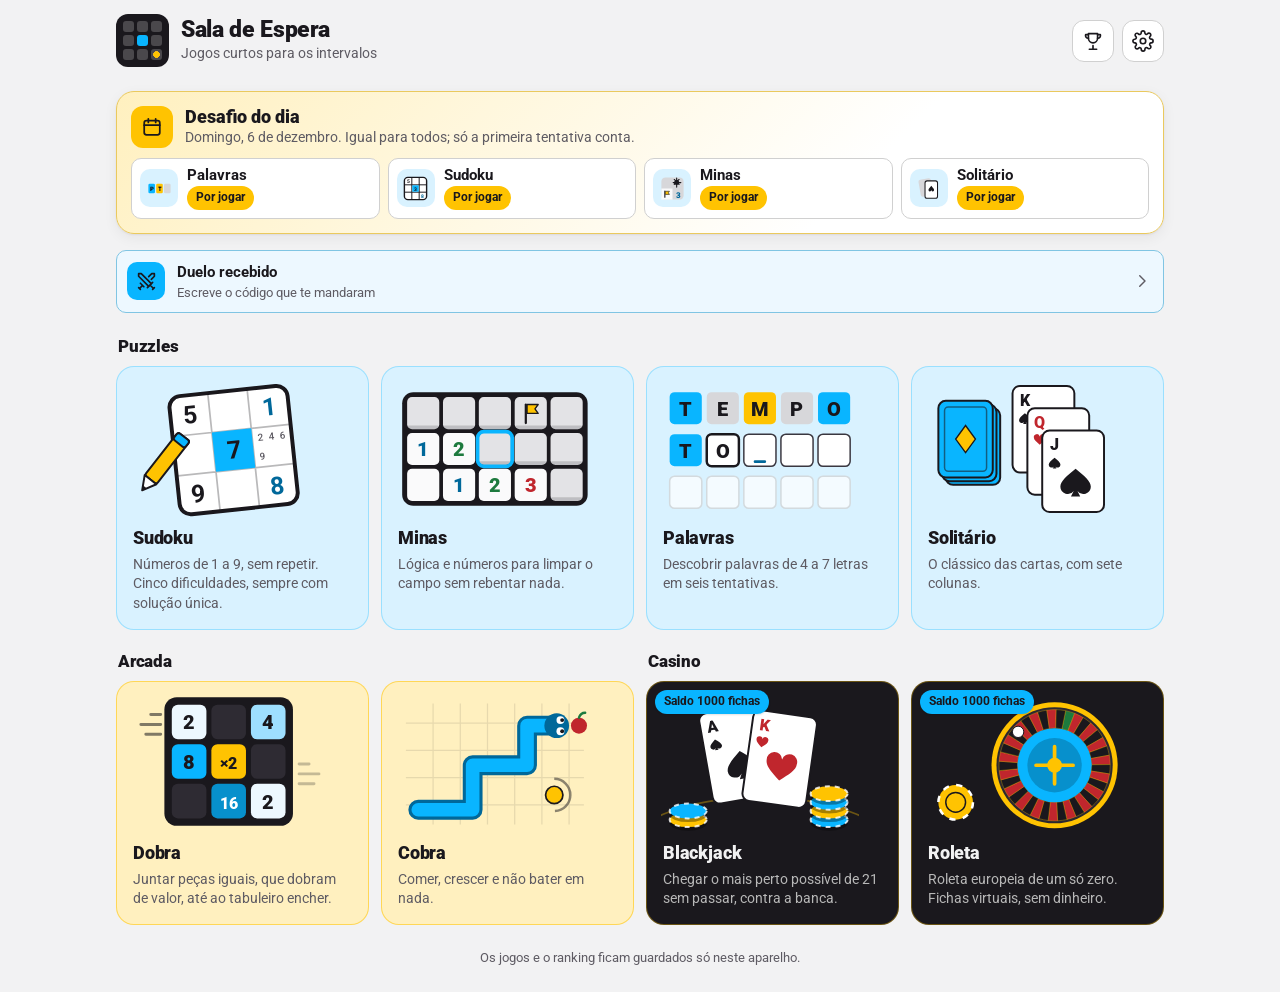
==== index.html @ 660d9bec "Palavras com 4 a 7 letras - Jogo livre com o tamanho à escolha (4, 5, 6 ou 7 letras), cada um com jo" ====
<!doctype html>
<html lang="pt-PT">
<head>
<meta charset="utf-8">
<meta name="viewport" content="width=device-width,initial-scale=1,viewport-fit=cover">
<meta name="theme-color" content="#F2F2F3">
<meta name="color-scheme" content="light dark">
<meta name="apple-mobile-web-app-capable" content="yes">
<meta name="mobile-web-app-capable" content="yes">
<meta name="apple-mobile-web-app-status-bar-style" content="black-translucent">
<meta name="apple-mobile-web-app-title" content="Sala de Espera">
<meta name="description" content="Sudoku, Minas, Palavras, Solitário, Dobra, Cobra, Blackjack e Roleta para os intervalos, com desafio do dia, duelos por link, estatísticas e ranking local.">
<link rel="manifest" href="manifest.webmanifest">
<link rel="apple-touch-icon" href="apple-touch-icon.png">
<link rel="icon" type="image/png" href="icon-192.png">
<title>Sala de Espera</title>
<link rel="preload" href="fonts/roboto-400.woff2" as="font" type="font/woff2" crossorigin>
<link rel="stylesheet" href="css/base.css">
<script>
/* Aplica o tema antes de desenhar, para não piscar. */
(function(){try{var s=JSON.parse(localStorage.getItem("sde:settings")||"{}");if(s.theme==="light"||s.theme==="dark")document.documentElement.dataset.theme=s.theme;var r=s.anim==="always"||(s.anim!=="reduced"&&!matchMedia("(prefers-reduced-motion: reduce)").matches);if(r)document.documentElement.classList.add("anim")}catch(e){}})();
</script>
</head>
<body>

<div id="app">

  <!-- Menu de entrada -->
  <main class="view menu" id="v-menu">
    <header class="menu-head">
      <div class="brand">
        <span class="brand-mark" aria-hidden="true"><i></i><i></i><i></i><i></i><i class="on"></i><i></i><i></i><i></i><i class="dot"></i></span>
        <div>
          <h1>Sala de Espera</h1>
          <p class="sub">Jogos curtos para os intervalos</p>
        </div>
      </div>
      <div class="head-actions">
        <button class="icon-btn" id="m-rank" aria-label="Ranking e estatísticas"><svg viewBox="0 0 24 24"><path d="M8 21h8M12 17v4M7 4h10v5a5 5 0 0 1-10 0z"/><path d="M17 5h3a3 3 0 0 1-3 4M7 5H4a3 3 0 0 0 3 4"/></svg></button>
        <button class="icon-btn" id="m-settings" aria-label="Definições"><svg viewBox="0 0 24 24"><circle cx="12" cy="12" r="3"/><path d="M19.4 15a1.7 1.7 0 0 0 .3 1.8l.1.1a2 2 0 1 1-2.8 2.8l-.1-.1a1.7 1.7 0 0 0-1.8-.3 1.7 1.7 0 0 0-1 1.5V21a2 2 0 1 1-4 0v-.1a1.7 1.7 0 0 0-1.1-1.5 1.7 1.7 0 0 0-1.8.3l-.1.1a2 2 0 1 1-2.8-2.8l.1-.1a1.7 1.7 0 0 0 .3-1.8 1.7 1.7 0 0 0-1.5-1H3a2 2 0 1 1 0-4h.1a1.7 1.7 0 0 0 1.5-1.1 1.7 1.7 0 0 0-.3-1.8l-.1-.1a2 2 0 1 1 2.8-2.8l.1.1a1.7 1.7 0 0 0 1.8.3H9a1.7 1.7 0 0 0 1-1.5V3a2 2 0 1 1 4 0v.1a1.7 1.7 0 0 0 1 1.5 1.7 1.7 0 0 0 1.8-.3l.1-.1a2 2 0 1 1 2.8 2.8l-.1.1a1.7 1.7 0 0 0-.3 1.8V9a1.7 1.7 0 0 0 1.5 1H21a2 2 0 1 1 0 4h-.1a1.7 1.7 0 0 0-1.5 1z"/></svg></button>
      </div>
    </header>
    <section class="daily" id="m-daily" aria-label="Desafio do dia" hidden></section>
    <button class="duel-in-btn" id="m-duel-in" type="button"><span class="ico" aria-hidden="true"><svg viewBox="0 0 24 24"><path d="M14.5 17.5L3 6V3h3l11.5 11.5"/><path d="M13 19l6-6M16 16l4 4M19 21l2-2"/><path d="M14.5 6.5L18 3h3v3l-3.5 3.5"/><path d="M5 14l4 4M7 17l-3 3M3 19l2 2"/></svg></span><span class="txt"><b>Duelo recebido</b><small>Escreve o código que te mandaram</small></span><svg class="chev" viewBox="0 0 24 24" aria-hidden="true"><path d="M9 5l7 7-7 7"/></svg></button>
    <div class="mn-shelves" id="m-cards"></div>
    <footer class="menu-foot">Os jogos e o ranking ficam guardados só neste aparelho.</footer>
  </main>

  <!-- Ecrã de jogo (estrutura comum a todos os jogos) -->
  <main class="view game" id="v-game" hidden>
    <header class="topbar">
      <button class="icon-btn" id="g-back" aria-label="Voltar ao menu"><svg viewBox="0 0 24 24"><path d="M15 5l-7 7 7 7"/></svg></button>
      <h2 id="g-title">Jogo</h2>
      <button class="icon-btn" id="g-help" aria-label="Como jogar"><svg viewBox="0 0 24 24"><circle cx="12" cy="12" r="9"/><path d="M9.6 9.3a2.5 2.5 0 0 1 4.8.9c0 1.7-2.4 2.2-2.4 3.6"/><circle cx="12" cy="17" r=".6" fill="currentColor"/></svg></button>
      <button class="icon-btn" id="g-rank" aria-label="Ranking e estatísticas deste jogo"><svg viewBox="0 0 24 24"><path d="M8 21h8M12 17v4M7 4h10v5a5 5 0 0 1-10 0z"/><path d="M17 5h3a3 3 0 0 1-3 4M7 5H4a3 3 0 0 0 3 4"/></svg></button>
    </header>
    <div class="game-body">
      <div class="stats" id="g-stats"></div>
      <div class="board-area" id="g-board"></div>
      <div class="controls" id="g-controls"></div>
    </div>
  </main>

</div>

<!-- Janela modal partilhada (ajuda, ranking, definições, resultados) -->
<dialog id="modal" aria-labelledby="modal-title">
  <div class="modal-card">
    <header class="modal-head">
      <h3 id="modal-title"></h3>
      <button class="icon-btn" data-close aria-label="Fechar"><svg viewBox="0 0 24 24"><path d="M6 6l12 12M18 6L6 18"/></svg></button>
    </header>
    <div class="modal-body" id="modal-body"></div>
    <footer class="modal-foot" id="modal-foot"></footer>
  </div>
</dialog>

<div class="toast" id="toast" role="status" aria-live="polite"></div>
<canvas id="fx" aria-hidden="true"></canvas>

<script src="js/core.js"></script>
<script src="js/games/sudoku.js"></script>
<script src="js/games/minas.js"></script>
<script src="js/games/dobra.js"></script>
<script src="js/data/validas.js"></script>
<script src="js/data/solucoes.js"></script>
<script src="js/data/validas-4.js"></script>
<script src="js/data/solucoes-4.js"></script>
<script src="js/data/validas-6.js"></script>
<script src="js/data/solucoes-6.js"></script>
<script src="js/data/validas-7.js"></script>
<script src="js/data/solucoes-7.js"></script>
<script src="js/games/palavras.js"></script>
<script src="js/games/solitario.js"></script>
<script src="js/games/cobra.js"></script>
<script src="js/games/casino.js"></script>
<script src="js/games/blackjack.js"></script>
<script src="js/games/roleta.js"></script>
<script src="js/menu-art.js"></script>
<script src="js/app.js"></script>
</body>
</html>
---- css/base.css ----
/* Sala de Espera — base comum: tema, componentes e estrutura dos ecrãs. */

/* Roboto servido pelo próprio site (SIL OFL 1.1, licencas/OFL-1.1-Roboto.txt): nada é pedido à Google. */
@font-face{font-family:"Roboto";font-style:normal;font-weight:400;font-display:swap;src:url(../fonts/roboto-400.woff2) format("woff2")}
@font-face{font-family:"Roboto";font-style:normal;font-weight:500;font-display:swap;src:url(../fonts/roboto-500.woff2) format("woff2")}
@font-face{font-family:"Roboto";font-style:normal;font-weight:700;font-display:swap;src:url(../fonts/roboto-700.woff2) format("woff2")}
@font-face{font-family:"Roboto";font-style:normal;font-weight:900;font-display:swap;src:url(../fonts/roboto-900.woff2) format("woff2")}

/* ---------- Tema ---------- */
:root{
  --blue:#09B5FF;        /* preenchimento: botões e destaques */
  --yellow:#FFC301;      /* preenchimento: destaques e vitórias */
  --on-accent:#1A181D;   /* texto por cima do azul e do amarelo */

  --bg:#F2F2F3; --surface:#FFFFFF; --surface-2:#F6F6F7; --sunken:#E6E6E8;
  --ink:#1A181D; --muted:#5E5B63; --line:#D0D0D0; --line-strong:#3A3740;
  --blue-ink:#00689A;    /* azul fechado, para texto sobre claro */
  --blue-soft:#D9F2FF; --blue-softer:#EDF8FF; --yellow-soft:#FFF0BF;
  --bad:#C0262D; --bad-soft:#FCE1E1; --good:#1D7A3E;
  --cover:#D7D7DA; --cover-hi:#E3E3E6; --open:#FAFAFB;
  --n1:#00689A; --n2:#1D7A3E; --n3:#C0262D; --n4:#3B3FA0; --n5:#8A4A00; --n6:#00706B; --n7:#1A181D; --n8:#6B6870;
  --shadow:0 1px 2px rgba(26,24,29,.06),0 4px 14px rgba(26,24,29,.06);
  --font:"Roboto",system-ui,-apple-system,"Segoe UI",sans-serif;
  --r:14px; --r-sm:10px;
  color-scheme:light;
}
@media (prefers-color-scheme:dark){:root:not([data-theme="light"]){
  --bg:#1A181D; --surface:#242128; --surface-2:#2C2931; --sunken:#151318;
  --ink:#F1F1F2; --muted:#B8B8B8; --line:#3A3640; --line-strong:#9A96A0;
  --blue-ink:#4DCBFF; --blue-soft:#0C3B53; --blue-softer:#132A38; --yellow-soft:#4A3A08;
  --bad:#FF7B73; --bad-soft:#4A2225; --good:#6BD08F;
  --cover:#4A4552; --cover-hi:#58525F; --open:#1F1C23;
  --n1:#4DCBFF; --n2:#6BD08F; --n3:#FF7B73; --n4:#A9AEFF; --n5:#FFB86B; --n6:#5FE0D6; --n7:#F1F1F2; --n8:#B8B8B8;
  --shadow:0 1px 2px rgba(0,0,0,.3),0 6px 18px rgba(0,0,0,.25);
  color-scheme:dark;
}}
:root[data-theme="dark"]{
  --bg:#1A181D; --surface:#242128; --surface-2:#2C2931; --sunken:#151318;
  --ink:#F1F1F2; --muted:#B8B8B8; --line:#3A3640; --line-strong:#9A96A0;
  --blue-ink:#4DCBFF; --blue-soft:#0C3B53; --blue-softer:#132A38; --yellow-soft:#4A3A08;
  --bad:#FF7B73; --bad-soft:#4A2225; --good:#6BD08F;
  --cover:#4A4552; --cover-hi:#58525F; --open:#1F1C23;
  --n1:#4DCBFF; --n2:#6BD08F; --n3:#FF7B73; --n4:#A9AEFF; --n5:#FFB86B; --n6:#5FE0D6; --n7:#F1F1F2; --n8:#B8B8B8;
  --shadow:0 1px 2px rgba(0,0,0,.3),0 6px 18px rgba(0,0,0,.25);
  color-scheme:dark;
}

/* ---------- Base ---------- */
*,*::before,*::after{box-sizing:border-box}
/* manipulation em toda a página: sem zoom ao tocar duas vezes (qualquer jogo, menu ou janela); arrastar e o zoom com dois dedos continuam. */
html{-webkit-text-size-adjust:100%;background:var(--bg);touch-action:manipulation}
/* Nada pode alargar a página (as cartas entram de fora do ecrã): sem isto, o telemóvel afasta o zoom. */
html,body{overflow-x:hidden;overflow-x:clip}
body{margin:0;background:var(--bg);color:var(--ink);font:400 15px/1.45 var(--font);-webkit-tap-highlight-color:transparent;min-height:100dvh}
[hidden]{display:none!important}
button,input,select{font:inherit;color:inherit}
button{cursor:pointer}
:focus-visible{outline:2px solid var(--blue);outline-offset:2px}
h1,h2,h3{margin:0;line-height:1.15}
.sr{position:absolute;width:1px;height:1px;overflow:hidden;clip:rect(0 0 0 0);white-space:nowrap}

#app{
  max-width:1080px;margin:0 auto;
  padding:calc(env(safe-area-inset-top,0px) + 14px) max(16px,env(safe-area-inset-right,0px)) calc(env(safe-area-inset-bottom,0px) + 24px) max(16px,env(safe-area-inset-left,0px));
}

/* ---------- Botões ---------- */
.icon-btn{display:inline-grid;place-items:center;width:42px;height:42px;flex:none;border-radius:12px;border:1px solid var(--line);background:var(--surface);color:var(--ink);padding:0}
.icon-btn svg{width:22px;height:22px;fill:none;stroke:currentColor;stroke-width:1.8;stroke-linecap:round;stroke-linejoin:round}
.icon-btn:hover{border-color:var(--line-strong)}
.btn{display:inline-flex;align-items:center;justify-content:center;gap:8px;min-height:42px;padding:0 16px;border-radius:12px;border:1px solid var(--line);background:var(--surface);color:var(--ink);font-weight:500;font-size:.95rem;white-space:nowrap}
.btn svg{width:18px;height:18px;fill:none;stroke:currentColor;stroke-width:1.9;stroke-linecap:round;stroke-linejoin:round;flex:none}
.btn:hover{border-color:var(--line-strong)}
.btn:disabled{opacity:.4;cursor:default}
.btn.primary{background:var(--blue);border-color:var(--blue);color:var(--on-accent);font-weight:700}
.btn.primary:hover{filter:brightness(1.05)}
.btn.on{background:var(--yellow);border-color:var(--yellow);color:var(--on-accent);font-weight:700}
.btn.ghost{background:transparent}
.btn.block{width:100%}
@media (hover:none){.btn:hover,.icon-btn:hover{border-color:var(--line)}.btn.primary:hover{filter:none}}
:root.anim .btn,:root.anim .icon-btn{transition:transform .12s ease,border-color .12s,background-color .15s}
:root.anim .btn:active:not(:disabled),:root.anim .icon-btn:active{transform:scale(.96)}

/* Seletor segmentado (dificuldade, tema) */
.seg{display:flex;padding:3px;gap:2px;background:var(--sunken);border-radius:12px;border:1px solid var(--line)}
.seg button{flex:1;border:0;background:none;padding:8px 10px;border-radius:9px;font-weight:500;font-size:.88rem;color:var(--muted);white-space:nowrap}
.seg button[aria-pressed="true"]{background:var(--surface);color:var(--ink);font-weight:700;box-shadow:var(--shadow)}

/* Interruptor */
.switch{position:relative;width:48px;height:28px;flex:none;border-radius:999px;border:0;background:var(--cover);padding:0}
.switch::after{content:"";position:absolute;top:3px;left:3px;width:22px;height:22px;border-radius:50%;background:var(--surface);box-shadow:0 1px 3px rgba(0,0,0,.25);transition:transform .15s}
.switch[aria-checked="true"]{background:var(--blue)}
.switch[aria-checked="true"]::after{transform:translateX(20px);background:#fff}

/* ---------- Menu ---------- */
.menu{display:flex;flex-direction:column;gap:18px}
@media (min-width:900px){.menu{gap:24px}}
.menu-head{display:flex;align-items:center;justify-content:space-between;gap:12px}
.brand{display:flex;align-items:center;gap:12px;min-width:0}
.brand h1{font-size:1.45rem;font-weight:900;letter-spacing:-.015em}
.brand .sub{margin:2px 0 0;color:var(--muted);font-size:.9rem}
.brand-mark{display:grid;grid-template-columns:repeat(3,11px);gap:3px;padding:7px;border-radius:12px;background:var(--ink);flex:none}
.brand-mark i{width:11px;height:11px;border-radius:3px;background:color-mix(in srgb,var(--bg) 22%,var(--ink))}
.brand-mark i.on{background:var(--blue)}
.brand-mark i.dot{background:radial-gradient(circle,var(--yellow) 0 40%,color-mix(in srgb,var(--bg) 22%,var(--ink)) 45%)}
.head-actions{display:flex;gap:8px}

.chip{display:inline-flex;align-items:center;gap:4px;padding:3px 9px;border-radius:999px;font-size:.75rem;font-weight:700;background:var(--sunken);color:var(--muted)}
.chip.blue{background:var(--blue);color:var(--on-accent)}
.chip.yellow{background:var(--yellow);color:var(--on-accent)}
/* Secções e cartões quadrados (prefixo mn-, para não chocar com as classes dos jogos) */
.mn-shelves{display:grid;gap:18px}
.mn-shelf-title{font-size:1.05rem;font-weight:900;letter-spacing:-.01em;margin:0 0 10px 2px}
.mn-tiles{display:grid;grid-template-columns:repeat(2,minmax(0,1fr));gap:10px}
.mn-tile{
  --t-bg:var(--blue-soft); --t-ink:var(--ink); --t-sub:var(--muted); --t-edge:color-mix(in srgb,var(--blue) 30%,transparent);
  position:relative;display:flex;flex-direction:column;aspect-ratio:1;min-width:0;padding:0;overflow:hidden;text-align:left;
  border-radius:18px;border:1px solid var(--t-edge);background:var(--t-bg);color:var(--t-ink)
}
.mn-arc{--t-bg:var(--yellow-soft);--t-edge:color-mix(in srgb,var(--yellow) 55%,transparent)}
.mn-cas{--t-bg:#1A181D;--t-ink:#F1F1F2;--t-sub:#B8B8B8;--t-edge:color-mix(in srgb,#FFC301 35%,transparent)}
.mn-out{--t-bg:var(--surface);--t-edge:var(--line)}
.mn-art{flex:1;min-height:0;display:grid;place-items:center;padding:10px 8px 0}
.mn-art svg{width:100%;height:100%;display:block}
.mn-small svg{width:56px;height:56px}
.mn-txt{display:block;padding:4px 12px 11px}
.mn-txt b{display:block;font-size:1.06rem;font-weight:900;letter-spacing:-.01em;white-space:nowrap;overflow:hidden;text-overflow:ellipsis}
.mn-desc{display:none}
.mn-chip{position:absolute;top:8px;left:8px;max-width:calc(100% - 16px);white-space:nowrap;overflow:hidden;text-overflow:ellipsis;box-shadow:0 1px 2px rgba(0,0,0,.12)}
.mn-chip:not(.blue):not(.yellow){background:var(--surface);color:var(--ink)}
.mn-tile:not(:disabled):hover{border-color:var(--blue)}
.mn-tile:focus-visible{outline:3px solid var(--blue);outline-offset:2px}
.mn-tile:disabled{cursor:default;filter:grayscale(1);opacity:.6}
:root.anim .mn-tile{transition:transform .12s ease,border-color .12s}
:root.anim .mn-tile:active:not(:disabled){transform:scale(.97)}
@media (hover:none){.mn-tile:not(:disabled):hover{border-color:var(--t-edge)}}
@media (prefers-color-scheme:dark){:root:not([data-theme="light"]) .mn-cas{--t-bg:#100F12}}
:root[data-theme="dark"] .mn-cas{--t-bg:#100F12}
/* A partir de 600 px: 4 por linha, com a Arcada e o Casino lado a lado */
@media (min-width:600px){
  .mn-tiles{grid-template-columns:repeat(4,minmax(0,1fr))}
  .mn-shelves{grid-template-columns:1fr 1fr;column-gap:10px}
  .mn-shelf-puz,.mn-shelf-out{grid-column:1/-1}
  .mn-shelf-arc .mn-tiles,.mn-shelf-cas .mn-tiles{grid-template-columns:repeat(2,minmax(0,1fr))}
}
/* No PC: descrição por baixo do nome */
@media (min-width:900px){
  .mn-shelves{column-gap:12px;row-gap:22px}
  .mn-tiles{gap:12px}
  .mn-tile{aspect-ratio:auto}
  .mn-art{flex:none;height:150px;padding:14px 14px 0}
  .mn-txt{padding:8px 16px 16px}
  .mn-txt b{font-size:1.15rem}
  .mn-desc{display:block;margin-top:3px;color:var(--t-sub);font-size:.86rem;line-height:1.4}
}
.menu-foot{color:var(--muted);font-size:.8rem;text-align:center}

/* ---------- Ecrã de jogo ---------- */
.game{display:flex;flex-direction:column;gap:14px}
.topbar{display:flex;align-items:center;gap:8px}
.topbar h2{flex:1;font-size:1.25rem;font-weight:900;letter-spacing:-.01em;min-width:0;white-space:nowrap;overflow:hidden;text-overflow:ellipsis}
.game-body{display:grid;gap:14px;grid-template-areas:"stats" "board" "controls";grid-template-columns:minmax(0,1fr)}
.stats{grid-area:stats;display:grid;grid-template-columns:repeat(auto-fit,minmax(70px,1fr));gap:8px}
.board-area{grid-area:board;min-width:0;display:flex;flex-direction:column;gap:12px;align-items:center}
.controls{grid-area:controls;display:flex;flex-direction:column;gap:10px}
.stat{background:var(--surface);border:1px solid var(--line);border-radius:var(--r-sm);padding:7px 10px;min-width:0}
.stat small{display:block;font-size:.68rem;font-weight:700;letter-spacing:.07em;text-transform:uppercase;color:var(--muted)}
.stat b{display:block;font-size:1.1rem;font-weight:700;font-variant-numeric:tabular-nums;white-space:nowrap;overflow:hidden;text-overflow:ellipsis}
.stat.hl{background:var(--blue-softer);border-color:color-mix(in srgb,var(--blue) 45%,var(--line))}
.row{display:flex;gap:8px;flex-wrap:wrap}
.row>.btn{flex:1}
.hint{margin:0;color:var(--muted);font-size:.8rem;text-align:center}
.msg{min-height:1.5em;font-weight:700;text-align:center;color:var(--blue-ink)}
.msg.bad{color:var(--bad)}
/* Textos só para rato e teclado, ou só para toque */
@media (hover:none) and (pointer:coarse){.for-mouse{display:none!important}}
@media (hover:hover),(pointer:fine){.for-touch{display:none!important}}

@media (min-width:900px){
  .game-body{grid-template-areas:"board stats" "board controls";grid-template-columns:minmax(0,1fr) 320px;grid-template-rows:auto 1fr;column-gap:28px;align-items:start}
  .controls .seg.wrap button{padding:8px 6px;font-size:.84rem}
  .stats{grid-template-columns:1fr 1fr}
  .controls .hint{text-align:left}
}

/* ---------- Modal ---------- */
dialog{border:0;padding:0;background:transparent;color:var(--ink);max-width:min(520px,calc(100vw - 24px));width:100%;max-height:calc(100dvh - 24px)}
dialog::backdrop{background:rgba(10,9,12,.55)}
.modal-card{background:var(--surface);border-radius:18px;border:1px solid var(--line);box-shadow:0 20px 50px rgba(0,0,0,.3);display:flex;flex-direction:column;max-height:calc(100dvh - 24px)}
.modal-head{display:flex;align-items:center;gap:10px;padding:16px 16px 8px 20px}
.modal-head h3{flex:1;font-size:1.2rem;font-weight:900}
.modal-head .icon-btn{border-color:transparent;background:transparent}
.modal-body{padding:4px 20px 12px;overflow:auto}
.modal-foot{display:flex;gap:8px;padding:8px 20px 20px;flex-wrap:wrap}
.modal-foot:empty{display:none}
.modal-foot .btn{flex:1}
:root.anim dialog[open] .modal-card{animation:pop-in .22s cubic-bezier(.2,.9,.3,1.2)}
:root.anim dialog[open]::backdrop{animation:fade .2s}
@keyframes pop-in{from{transform:translateY(12px) scale(.96);opacity:0}}
@keyframes fade{from{opacity:0}}

.help h4{margin:14px 0 6px;font-size:.78rem;letter-spacing:.07em;text-transform:uppercase;color:var(--blue-ink)}
.help h4:first-child{margin-top:4px}
.help p,.help li{color:var(--ink);font-size:.93rem}
.help ul{margin:0;padding-left:18px}
.help li{margin:3px 0}
.help p{margin:0 0 6px}
kbd{display:inline-block;min-width:1.6em;padding:1px 6px;border-radius:6px;border:1px solid var(--line);border-bottom-width:2px;background:var(--surface-2);font:500 .8rem var(--font);text-align:center}

.field{display:flex;align-items:center;justify-content:space-between;gap:12px;padding:12px 0;border-bottom:1px solid var(--line)}
.field:last-child{border-bottom:0}
.field label,.field .lbl{font-weight:500}
.field small{display:block;color:var(--muted);font-size:.8rem;font-weight:400}
.field.col{flex-direction:column;align-items:stretch}
.input{width:100%;min-height:44px;padding:0 12px;border-radius:12px;border:1px solid var(--line);background:var(--surface-2);font-size:1rem}
.input:focus{outline:2px solid var(--blue);outline-offset:0;border-color:transparent}

/* Ranking */
.rank-filters{display:flex;flex-direction:column;gap:8px;margin-bottom:12px}
.seg.wrap{flex-wrap:wrap}
.seg.wrap button{flex:1 1 auto}
.rank{width:100%;border-collapse:collapse;font-variant-numeric:tabular-nums}
.rank th{font-size:.7rem;letter-spacing:.07em;text-transform:uppercase;color:var(--muted);text-align:left;font-weight:700;padding:6px 6px}
.rank td{padding:9px 6px;border-top:1px solid var(--line)}
.rank td.pos{width:2.2em;font-weight:900;color:var(--muted)}
.rank td.pts{font-weight:700;text-align:right}
.rank th.pts{text-align:right}
.rank td.when{color:var(--muted);font-size:.8rem;text-align:right;white-space:nowrap}
.rank tr.me td{background:var(--yellow-soft)}
.rank tr:nth-child(1) td.pos{color:var(--blue-ink)}
.empty{color:var(--muted);text-align:center;padding:24px 0}

/* Resultado */
.result{text-align:center}
.result .big{font-size:3rem;font-weight:900;letter-spacing:-.02em;line-height:1;font-variant-numeric:tabular-nums}
.result .big small{font-size:1rem;font-weight:700;color:var(--muted);margin-left:4px}
.result .badge{display:inline-block;margin-top:10px;padding:5px 12px;border-radius:999px;background:var(--yellow);color:var(--on-accent);font-weight:900}
.breakdown{margin:16px 0 4px;text-align:left;border-top:1px solid var(--line)}
.breakdown div{display:flex;justify-content:space-between;padding:7px 0;border-bottom:1px solid var(--line);font-variant-numeric:tabular-nums}
.breakdown div span:first-child{color:var(--muted)}
.breakdown div.total{font-weight:900;border-bottom:0}

/* ---------- Avisos e efeitos ---------- */
.toast{position:fixed;left:50%;bottom:calc(env(safe-area-inset-bottom,0px) + 20px);transform:translate(-50%,20px);opacity:0;pointer-events:none;background:var(--ink);color:var(--bg);padding:10px 16px;border-radius:12px;font-weight:500;max-width:calc(100vw - 32px);text-align:center;transition:opacity .2s,transform .2s;z-index:50}
.toast.show{opacity:1;transform:translate(-50%,0)}
.update-bar{position:fixed;left:50%;transform:translateX(-50%);bottom:calc(env(safe-area-inset-bottom,0px) + 16px);z-index:55;display:flex;align-items:center;gap:10px;width:max-content;max-width:calc(100vw - 24px);padding:8px 8px 8px 16px;border-radius:14px;background:var(--ink);color:var(--bg);box-shadow:0 10px 30px rgba(0,0,0,.3);font-weight:500}
.update-bar .icon-btn{background:transparent;border-color:transparent;color:var(--bg);width:36px;height:36px}
.update-bar .btn{min-height:38px}
:root.anim .update-bar{animation:bar-in .3s cubic-bezier(.2,.9,.3,1.2)}
@keyframes bar-in{from{transform:translate(-50%,30px);opacity:0}}
#fx{position:fixed;inset:0;width:100%;height:100%;pointer-events:none;z-index:60}

:root.anim .view{animation:view-in .25s ease}
@keyframes view-in{from{opacity:0;transform:translateY(6px)}}
@keyframes shake{10%,90%{transform:translateX(-1px)}20%,80%{transform:translateX(3px)}30%,50%,70%{transform:translateX(-6px)}40%,60%{transform:translateX(6px)}}
.shake{animation:shake .45s}
:root:not(.anim) .shake{animation:none}


/* ===================== Sudoku ===================== */
.sgrid{
  display:grid;grid-template-columns:repeat(9,minmax(0,1fr));grid-template-rows:repeat(9,minmax(0,1fr));
  aspect-ratio:1;width:100%;max-width:min(560px,100%);background:var(--surface);
  border:2.5px solid var(--line-strong);border-radius:10px;overflow:hidden;user-select:none;-webkit-user-select:none;touch-action:manipulation
}
.sc{position:relative;display:flex;align-items:center;justify-content:center;border-right:1px solid var(--line);border-bottom:1px solid var(--line);font-weight:500;font-size:clamp(1.15rem,5.4vw,1.75rem);color:var(--blue-ink);cursor:pointer;font-variant-numeric:tabular-nums}
.sc:nth-child(9n){border-right:0}
.sc:nth-child(9n+3),.sc:nth-child(9n+6){border-right:2px solid var(--line-strong)}
.sc:nth-child(n+19):nth-child(-n+27),.sc:nth-child(n+46):nth-child(-n+54){border-bottom:2px solid var(--line-strong)}
.sc:nth-child(n+73){border-bottom:0}
.sc.given{color:var(--ink);font-weight:700}
.sc.peer{background:var(--blue-softer)}
.sc.same{background:var(--blue-soft)}
.sc.sel{background:var(--blue);color:var(--on-accent)}
.sc.err{color:var(--bad);background:var(--bad-soft)}
.sc.sel.err{background:var(--bad);color:#fff}
.notes{position:absolute;inset:2px;display:grid;grid-template-columns:repeat(3,1fr);grid-template-rows:repeat(3,1fr);font-size:clamp(.5rem,2.1vw,.72rem);font-weight:500;color:var(--muted);text-align:center;align-items:center;line-height:1}
.sc.sel .notes{color:var(--on-accent)}
.notes .m{color:var(--blue-ink);font-weight:900}
.sc.sel .notes .m{color:var(--on-accent)}
/* As animações só existem com a classe .anim na raiz (definições: Automáticas, Sempre ou Reduzidas). */
:root.anim .sc{transition:background-color .12s,color .12s}
:root.anim .sc.pop{animation:pop .25s cubic-bezier(.2,.9,.3,1.4) both;animation-delay:var(--d,0ms)}
:root.anim .sc.err.pop{animation:pop .25s,shake .35s}
:root.anim .sc.wave{animation:wave .7s ease both;animation-delay:var(--d,0ms)}
@keyframes pop{0%{transform:scale(.6)}60%{transform:scale(1.15)}100%{transform:scale(1)}}
@keyframes wave{0%,100%{}35%{background:var(--yellow);color:var(--on-accent)}}

.pad{display:grid;grid-template-columns:repeat(9,minmax(0,1fr));gap:6px;width:100%}
.pad button{position:relative;border:1px solid var(--line);background:var(--surface);border-radius:10px;padding:10px 0 12px;font-size:1.35rem;font-weight:500;color:var(--ink);font-variant-numeric:tabular-nums}
.pad button .left{position:absolute;bottom:2px;left:0;right:0;font-size:.6rem;color:var(--muted);font-weight:500}
.pad button:disabled{opacity:.3;cursor:default}
.pad.notes-on button{color:var(--blue-ink);background:var(--blue-softer);border-color:color-mix(in srgb,var(--blue) 40%,var(--line))}
:root.anim .pad button:active:not(:disabled){transform:scale(.93)}
@media (min-width:900px){
  .controls .pad{grid-template-columns:repeat(3,1fr);gap:8px}
  .controls .pad button{padding:14px 0 16px;font-size:1.5rem}
}
.tools{display:grid;grid-template-columns:repeat(4,minmax(0,1fr));gap:6px}
.tools .btn{flex-direction:column;gap:2px;min-height:56px;padding:6px 4px;font-size:.78rem}
.tools .btn svg{width:22px;height:22px}
@media (min-width:900px){.tools{grid-template-columns:repeat(2,1fr)}}


/* ===================== Minas ===================== */
.mscroll{max-width:100%;overflow:auto;padding:2px;-webkit-overflow-scrolling:touch}
.mgrid{display:grid;gap:2px;width:max-content;margin:0 auto;padding:3px;background:var(--line);border-radius:10px;user-select:none;-webkit-user-select:none;touch-action:manipulation;-webkit-touch-callout:none}
.mc{width:var(--cs,30px);height:var(--cs,30px);display:flex;align-items:center;justify-content:center;background:var(--cover);border-radius:4px;font-weight:900;font-size:calc(var(--cs,30px)*.56);cursor:pointer;line-height:1;font-variant-numeric:tabular-nums;box-shadow:inset 0 -2px 0 rgba(0,0,0,.08)}
.mc:hover{background:var(--cover-hi)}
@media (prefers-color-scheme:dark){:root:not([data-theme="light"]) .mgrid{background:#0E0D10}:root:not([data-theme="light"]) .mc:not(.o){box-shadow:inset 0 1px 0 rgba(255,255,255,.1),inset 0 -2px 0 rgba(0,0,0,.35)}}
:root[data-theme="dark"] .mgrid{background:#0E0D10}
:root[data-theme="dark"] .mc:not(.o){box-shadow:inset 0 1px 0 rgba(255,255,255,.1),inset 0 -2px 0 rgba(0,0,0,.35)}
.mc.o{background:var(--open);cursor:default;box-shadow:none}
.mc.cur{outline:2px solid var(--blue);outline-offset:-2px}
.mc.boom{background:var(--bad)}
.mc.boom svg circle,.mc.boom svg path{fill:#fff;stroke:#fff}
.mc.wrong{background:var(--bad-soft)}
.mc svg{width:64%;height:64%;overflow:visible}
/* Toque longo nas Minas (prefixo mh-): a casa levanta, um anel enche-se à volta e um balão aparece por cima do dedo.
   O anel e o balão mostram o progresso, por isso enchem mesmo com as animações reduzidas. */
.mh-ring,.mh-bub{position:fixed;z-index:58;pointer-events:none;opacity:0;animation:mh-in .1s ease 80ms forwards}
.mh-ring svg{position:absolute;inset:0;width:100%;height:100%;overflow:visible}
.mh-ring rect,.mh-bub .mh-fill{fill:none;stroke:var(--blue);stroke-width:3.5;stroke-linecap:round;stroke-dasharray:100;stroke-dashoffset:100;animation:mh-fill var(--hold,350ms) linear forwards}
.mh-bub{width:64px;height:64px;border-radius:50%;background:var(--surface);box-shadow:0 8px 22px rgba(0,0,0,.28);display:grid;place-items:center}
.mh-bub .mh-prog{position:absolute;inset:0;width:100%;height:100%;transform:rotate(-90deg)}
.mh-bub .mh-track{fill:none;stroke:var(--line);stroke-width:3.5}
.mh-ico{width:32px;height:32px;display:block}
.mh-ico svg{width:100%;height:100%;display:block;overflow:visible}
.mh-bub.done{background:var(--blue-soft);opacity:1;animation:mh-out .26s ease forwards}
.mh-bub.done .mh-fill{stroke-dashoffset:0;animation:none}
@keyframes mh-in{to{opacity:1}}
@keyframes mh-fill{to{stroke-dashoffset:0}}
@keyframes mh-out{0%{opacity:1}60%{opacity:1}100%{opacity:0}}
.mc.mh-lift{position:relative;z-index:2;outline:2px solid var(--blue);outline-offset:-2px}
:root.anim .mc.mh-lift{transform:scale(1.22);box-shadow:0 6px 14px rgba(0,0,0,.3);transition:transform .2s cubic-bezier(.3,1.6,.6,1)}
:root.anim .mh-bub{transform-origin:50% 100%;animation:mh-in .1s ease 80ms forwards,mh-grow .22s cubic-bezier(.3,1.5,.6,1) 80ms both}
:root.anim .mh-bub.done{animation:mh-out .26s ease forwards}
:root.anim .mh-bub.done .mh-ico{animation:mh-pop .26s ease}
:root.anim .mc.mh-pop{position:relative;z-index:2;animation:mh-pop .3s ease}
@keyframes mh-grow{from{transform:scale(.4)}to{transform:scale(1)}}
@keyframes mh-pop{0%{transform:scale(1.3)}55%{transform:scale(.9)}100%{transform:scale(1)}}
:root.anim .mc.o{animation:open-in .22s ease both;animation-delay:var(--d,0ms)}
:root.anim .mc.flagged svg{animation:pop .22s cubic-bezier(.2,.9,.3,1.4)}
:root.anim .mc.mine-show{animation:pop .3s ease both;animation-delay:var(--d,0ms)}
:root.anim .mc.boom{animation:boom .5s ease}
@keyframes open-in{from{transform:scale(.7);opacity:.2}}
@keyframes boom{0%{transform:scale(1);box-shadow:0 0 0 0 var(--bad)}40%{transform:scale(1.35)}100%{transform:scale(1);box-shadow:0 0 0 18px transparent}}
.minas-mode{display:grid;grid-template-columns:1fr 1fr;gap:6px}
.mscroll.zoomed{width:100%;overscroll-behavior:contain;border-radius:12px;background:var(--line)}
.mscroll.zoomed .mgrid{margin:0}
@media (min-width:900px){
  .game-body.wide-board{grid-template-areas:"board board" "stats controls";grid-template-columns:minmax(0,1fr) minmax(0,1fr);grid-template-rows:auto auto;row-gap:16px}
  .game-body.wide-board .controls .hint{text-align:left}
}


/* ===================== Casino (comum) ===================== */
:root{--felt:#0B6E4F;--felt-ink:#F4FFF9;--felt-line:rgba(255,255,255,.28);--red-suit:#C0262D;--card:#FFFFFF;--card-ink:#1A181D}
.chips{display:flex;gap:8px;justify-content:center;flex-wrap:wrap}
.chip-btn{position:relative;width:52px;height:52px;border-radius:50%;border:0;padding:0;display:grid;place-items:center;font-weight:900;font-size:.85rem;color:var(--on-accent);
  background:repeating-conic-gradient(var(--cc) 0 22.5deg,#fff 22.5deg 45deg);box-shadow:0 2px 0 rgba(0,0,0,.25)}
.chip-btn span{display:grid;place-items:center;width:36px;height:36px;border-radius:50%;background:var(--cc);border:2px dashed rgba(255,255,255,.7)}
.chip-btn.c10{--cc:#B8B8B8}.chip-btn.c25{--cc:#09B5FF}.chip-btn.c100{--cc:#FFC301}.chip-btn.c500{--cc:#1A181D}.chip-btn.c500 span{color:#fff}
.chip-btn[aria-pressed="true"]{outline:3px solid var(--blue);outline-offset:3px}
:root.anim .chip-btn{transition:transform .12s}
:root.anim .chip-btn:active{transform:scale(.92)}
:root.anim .chip-btn[aria-pressed="true"]{transform:translateY(-3px)}
.casino-actions{display:grid;grid-template-columns:repeat(2,minmax(0,1fr));gap:8px}
.casino-actions .btn{min-height:48px}
.table{position:relative;width:100%;background:radial-gradient(ellipse at 50% 0%,color-mix(in srgb,var(--felt) 85%,#fff) 0%,var(--felt) 60%);color:var(--felt-ink);border-radius:18px;padding:16px 12px;display:flex;flex-direction:column;gap:14px;box-shadow:inset 0 0 0 6px color-mix(in srgb,var(--felt) 70%,#000),var(--shadow)}
.table .lbl{font-size:.72rem;font-weight:700;letter-spacing:.08em;text-transform:uppercase;opacity:.85;display:flex;gap:8px;align-items:center;justify-content:center}
.table .val{display:inline-block;min-width:2.2em;padding:1px 8px;border-radius:999px;background:rgba(0,0,0,.28);font-size:.85rem;letter-spacing:0;text-transform:none}
.table .note{min-height:1.4em;text-align:center;font-weight:700;font-size:1rem}

/* ===================== Blackjack ===================== */
.bj-zone{display:flex;flex-direction:column;align-items:center;gap:8px;min-height:calc(var(--cw) * 1.4 + 26px)}
.bj-hands{display:flex;gap:18px;justify-content:center;flex-wrap:wrap}
.bj-hands.two{gap:8px;flex-wrap:nowrap}
.bj-hands.two .bj-cards{--cw:clamp(44px,11.5vw,66px)}
.bj-hand{display:flex;flex-direction:column;align-items:center;gap:6px;padding:6px;border-radius:12px;border:2px solid transparent}
.bj-hand.active{border-color:var(--yellow)}
.bj-hand .res{font-size:.8rem;font-weight:900;padding:2px 10px;border-radius:999px;background:rgba(0,0,0,.3)}
.bj-hand .res.win{background:var(--yellow);color:var(--on-accent)}
.bj-cards{display:flex;--cw:clamp(52px,14.5vw,74px)}
.bj-zone{--cw:clamp(52px,14.5vw,74px)}
.pcard{position:relative;width:var(--cw);aspect-ratio:5/7;max-width:100%;border-radius:8px;background:var(--card);color:var(--card-ink);box-shadow:0 2px 6px rgba(0,0,0,.35);flex:none;font-weight:700;transform-style:preserve-3d}
.pcard+.pcard{margin-left:calc(var(--cw) * -.42)}
.pcard .r{position:absolute;top:4px;left:6px;font-size:calc(var(--cw) * .27);line-height:1}
.pcard .s{position:absolute;top:calc(var(--cw) * .3);left:6px;font-size:calc(var(--cw) * .2);line-height:1}
.pcard .big{position:absolute;right:6px;bottom:4px;font-size:calc(var(--cw) * .48);line-height:1}
.pcard.red{color:var(--red-suit)}
.pcard.back,.pcard::after{background:repeating-linear-gradient(45deg,#09B5FF 0 6px,#0790CC 6px 12px);border:4px solid #fff}
.pcard::after{content:"";position:absolute;inset:0;border-radius:inherit;opacity:0;pointer-events:none}
.pcard.back::after{display:none}
.bj-shoe{position:absolute;top:12px;right:12px;width:calc(var(--cw,60px) * .62);aspect-ratio:5/7;--cw:clamp(52px,14.5vw,74px)}
.bj-shoe i{position:absolute;inset:0;border-radius:6px;background:repeating-linear-gradient(45deg,#09B5FF 0 5px,#0790CC 5px 10px);border:3px solid #fff;box-shadow:0 2px 4px rgba(0,0,0,.35)}
.bj-shoe i:nth-child(2){transform:translate(-3px,3px)}.bj-shoe i:nth-child(3){transform:translate(-6px,6px)}
.pcard.back *{display:none}
:root.anim .pcard.deal{animation:deal .62s cubic-bezier(.25,.8,.3,1) both;animation-delay:var(--d,0ms)}
:root.anim .pcard.deal::after{animation:backon .62s linear both;animation-delay:var(--d,0ms)}
:root.anim .pcard.back.deal{animation-name:slide}
:root.anim .pcard.todeal{visibility:hidden}
:root.anim .pcard.flip{animation:flipx .45s ease both}
:root.anim .pcard.flip::after{animation:backoff .45s linear both}
@keyframes deal{0%{transform:translate(var(--fx,40vw),var(--fy,-30vh)) rotate(-16deg) scale(.62)}62%{transform:translate(0,0) rotate(0) scaleX(1)}80%{transform:scaleX(0)}100%{transform:scaleX(1)}}
@keyframes slide{0%{transform:translate(var(--fx,40vw),var(--fy,-30vh)) rotate(-16deg) scale(.62)}100%{transform:none}}
@keyframes backon{0%,79.9%{opacity:1}80%,100%{opacity:0}}
@keyframes flipx{0%{transform:scaleX(1)}50%{transform:scaleX(0)}100%{transform:scaleX(1)}}
@keyframes backoff{0%,49.9%{opacity:1}50%,100%{opacity:0}}

/* ===================== Roleta ===================== */
.rl-layout{display:flex;flex-direction:column;align-items:center;gap:14px;width:100%}
.rl-left{display:flex;flex-direction:column;align-items:center;gap:10px;width:100%}
@media (min-width:900px){.rl-layout{flex-direction:row;align-items:flex-start;justify-content:center;gap:24px}.rl-left{width:auto;flex:1;max-width:320px;position:sticky;top:12px}.rl-board{flex:1}}
.rl-wheel{position:relative;width:min(300px,78vw);aspect-ratio:1;max-width:100%}
.rl-wheel canvas{width:100%;height:100%;display:block}
.rl-ballmark{position:absolute;left:0;top:0;width:5.5%;aspect-ratio:1;border-radius:50%;background:radial-gradient(circle at 35% 30%,#fff 0 25%,#dcdcdc 55%,#8f8f8f 100%);box-shadow:0 2px 3px rgba(0,0,0,.55);pointer-events:none;will-change:transform;z-index:1}
.rl-result{display:flex;align-items:center;justify-content:center;gap:10px;font-weight:700}
.rl-ball{display:inline-grid;place-items:center;min-width:44px;height:44px;padding:0 8px;border-radius:50%;font-size:1.25rem;font-weight:900;color:#fff;background:var(--line-strong)}
.rl-ball.red{background:#C0262D}.rl-ball.black{background:#1A181D;box-shadow:inset 0 0 0 2px #555}.rl-ball.green{background:#0B6E4F}
.rl-hist{display:flex;gap:4px;flex-wrap:wrap;justify-content:center}
.rl-hist span{display:inline-grid;place-items:center;width:26px;height:26px;border-radius:50%;font-size:.72rem;font-weight:700;color:#fff}
.rl-hist .red{background:#C0262D}.rl-hist .black{background:#1A181D}.rl-hist .green{background:#0B6E4F}
.rl-board{display:grid;grid-template-columns:1fr 1fr repeat(3,1.25fr);gap:3px;width:100%;max-width:420px;background:var(--felt);padding:6px;border-radius:12px;user-select:none;-webkit-user-select:none;touch-action:manipulation}
.rl-cell{position:relative;display:grid;place-items:center;min-height:34px;border:1px solid var(--felt-line);border-radius:5px;background:transparent;color:var(--felt-ink);font-weight:700;font-size:.95rem;padding:0;font-variant-numeric:tabular-nums}
.rl-cell.n.red{background:#C0262D;border-color:#C0262D}.rl-cell.n.black{background:#1A181D;border-color:#1A181D}
.rl-cell.zero{background:#0B6E4F;border-color:var(--felt-line)}
.rl-cell.out{font-size:.72rem;letter-spacing:.04em;padding:4px 0}
.rl-cell .vt{writing-mode:vertical-rl;transform:rotate(180deg)}
.rl-cell.small{font-size:.8rem}
.rl-cell:hover{filter:brightness(1.15)}
.rl-cell.hit{box-shadow:0 0 0 3px var(--yellow) inset}
.rl-cell .stake{position:absolute;inset:0;margin:auto;width:max-content;min-width:26px;height:26px;padding:0 4px;border-radius:13px;display:grid;place-items:center;font-size:.68rem;font-weight:900;background:var(--yellow);color:var(--on-accent);border:2px dashed #fff;z-index:1;pointer-events:none}
:root.anim .rl-cell .stake{animation:pop .2s ease}
@media (min-width:900px){.rl-cell{min-height:38px}}


/* ===================== Dobra ===================== */
.t-board{position:relative;width:100%;max-width:min(480px,100%);aspect-ratio:1;background:var(--sunken);border:1px solid var(--line);border-radius:14px;touch-action:none;user-select:none;-webkit-user-select:none;overflow:hidden}
.t-slot,.tile{position:absolute;left:0;top:0;width:var(--cell);height:var(--cell);border-radius:10px}
.t-slot{background:color-mix(in srgb,var(--line) 55%,transparent)}
.tile{display:grid;place-items:center;font-weight:900;font-variant-numeric:tabular-nums;font-size:calc(var(--cell) * .42);color:var(--on-accent);background:#EDF8FF;box-shadow:0 2px 0 rgba(0,0,0,.12)}
.tile span{display:block}
.tile.d4{font-size:calc(var(--cell) * .32)}.tile.d5{font-size:calc(var(--cell) * .26)}
.tile.v2{background:#EDF8FF}.tile.v4{background:#D3F0FF}.tile.v8{background:#9EDFFF}.tile.v16{background:#5CCBFF}
.tile.v32{background:#09B5FF}.tile.v64{background:#0790CC;color:#fff}.tile.v128{background:#FFE38A}.tile.v256{background:#FFD54A}
.tile.v512{background:#FFC301}.tile.v1024{background:#F2A900}.tile.v2048{background:#1A181D;color:#FFC301;box-shadow:0 0 0 3px #FFC301,0 0 18px rgba(255,195,1,.55)}
.tile.v4096{background:#3A3740;color:#FFC301}
:root.anim .tile{transition:transform .11s ease-in-out}
:root.anim .tile.born span{animation:born .2s ease .1s both}
:root.anim .tile.born{animation:fade .2s ease .1s both}
:root.anim .tile.merged span{animation:pop .2s cubic-bezier(.2,.9,.3,1.4)}
@keyframes born{from{transform:scale(0)}}


/* ===================== Palavras ===================== */
.w-grid{display:grid;grid-template-rows:repeat(6,1fr);gap:6px;width:min(100%,calc(var(--wl,5) * 60px + (var(--wl,5) - 1) * 6px))}
.w-row{display:grid;grid-template-columns:repeat(var(--wl,5),1fr);gap:6px}
.w-cell{aspect-ratio:1;display:grid;place-items:center;border:2px solid var(--line);border-radius:8px;background:var(--surface);font-weight:900;font-size:clamp(1.3rem,6.5vw,1.9rem);text-transform:uppercase;user-select:none}
.w-grid[data-l="6"]{gap:5px}.w-grid[data-l="6"] .w-row{gap:5px}.w-grid[data-l="6"] .w-cell{font-size:clamp(1.15rem,5.6vw,1.75rem)}
.w-grid[data-l="7"]{gap:4px}.w-grid[data-l="7"] .w-row{gap:4px}.w-grid[data-l="7"] .w-cell{font-size:clamp(1rem,4.9vw,1.6rem);border-radius:7px}
.w-cell.filled{border-color:var(--line-strong)}
.w-cell.correct{background:var(--blue);border-color:var(--blue);color:var(--on-accent)}
.w-cell.present{background:var(--yellow);border-color:var(--yellow);color:var(--on-accent)}
.w-cell.absent{background:var(--cover);border-color:var(--cover);color:var(--ink)}
:root.anim .w-cell.pop{animation:pop .12s ease}
:root.anim .w-cell.flip{animation:wflip .34s ease}
:root.anim .w-cell.jump{animation:jump .45s ease}
:root.anim .w-row.shake{animation:shake .4s}
@keyframes wflip{0%{transform:scaleY(1)}50%{transform:scaleY(0)}100%{transform:scaleY(1)}}
@keyframes jump{0%,100%{transform:translateY(0)}40%{transform:translateY(-14px)}70%{transform:translateY(3px)}}
.w-kb{display:flex;flex-direction:column;gap:6px;width:100%;user-select:none;touch-action:manipulation}
.w-kbrow{display:flex;gap:5px;justify-content:center}
.w-key{flex:1;max-width:44px;height:52px;padding:0;border:0;border-radius:8px;background:var(--sunken);color:var(--ink);font-weight:700;font-size:1rem;box-shadow:inset 0 0 0 1px var(--line)}
.w-key.wide{flex:1.6;max-width:74px;font-size:.8rem}
.w-key svg{width:24px;height:24px;fill:none;stroke:currentColor;stroke-width:1.8;stroke-linejoin:round;stroke-linecap:round}
.w-key:disabled{opacity:.25}
.w-key.correct{background:var(--blue);color:var(--on-accent);box-shadow:none}
.w-key.present{background:var(--yellow);color:var(--on-accent);box-shadow:none}
.w-key.absent{background:var(--cover);color:var(--muted);box-shadow:none}
:root.anim .w-key:active{transform:scale(.92)}
@media (min-width:900px){.w-key{height:48px}}


/* ===================== Solitário ===================== */
.sl-board{position:relative;width:100%;max-width:640px;min-height:320px;user-select:none;-webkit-user-select:none;-webkit-touch-callout:none}
.sl-slot,.sl-card{position:absolute;left:0;top:0;width:var(--cw);height:var(--ch);border-radius:calc(var(--cw) * .1)}
.sl-slot{display:grid;place-items:center;border:2px dashed var(--line);color:var(--line);font-weight:900;font-size:calc(var(--cw) * .38)}
.sl-slot[data-pile="waste"]{visibility:hidden}
.sl-slot[data-pile="stock"]{cursor:pointer}
.sl-slot svg{width:45%;height:45%;fill:none;stroke:currentColor;stroke-width:2.2;stroke-linecap:round;stroke-linejoin:round;opacity:0}
.sl-slot.again{border-style:solid;border-color:var(--blue);color:var(--blue-ink)}
.sl-slot.again svg{opacity:1}
.sl-card{background:#fff;color:#1A181D;border:1px solid #C9C9CE;box-shadow:0 1px 2px rgba(0,0,0,.18);font-weight:700;cursor:pointer;touch-action:none;will-change:transform;overflow:hidden}
.sl-card.red{color:#C0262D}
.sl-card .r{position:absolute;top:3%;left:6%;font-size:calc(var(--cw) * .3);line-height:1;letter-spacing:-.04em}
.sl-card .s{position:absolute;top:4%;right:6%;font-size:calc(var(--cw) * .25);line-height:1}
.sl-card .b{position:absolute;left:0;right:0;bottom:7%;text-align:center;font-size:calc(var(--cw) * .56);line-height:1}
.sl-card.back{background:repeating-linear-gradient(45deg,#09B5FF 0 5px,#0790CC 5px 10px);border:3px solid #fff;cursor:default}
.sl-card.back>*{display:none}
.sl-card.drag{transition:none!important;box-shadow:0 10px 22px rgba(0,0,0,.35);cursor:grabbing}
:root[data-theme="dark"] .sl-card{border-color:#fff}
@media (prefers-color-scheme:dark){:root:not([data-theme="light"]) .sl-card{border-color:#fff}}
:root.anim .sl-card{transition:transform .2s cubic-bezier(.25,.8,.3,1)}
:root.anim .sl-card.flip{animation:sl-flip .32s ease}
:root.anim .sl-card.nope{animation:sl-nope .35s ease}
:root.anim .sl-board.win .sl-card{animation:sl-jump .7s ease both;animation-delay:var(--d,0ms)}
@keyframes sl-flip{0%{scale:1 1}50%{scale:0 1}100%{scale:1 1}}
@keyframes sl-nope{20%,60%{translate:-5px 0}40%,80%{translate:5px 0}}
@keyframes sl-jump{0%,100%{translate:0 0}35%{translate:0 -34px}65%{translate:0 4px}}
@media (min-width:900px){.sl-board{max-width:720px}}


/* ===================== Cobra ===================== */
.cb-wrap{display:grid;place-items:center;width:100%}
html.cb-lock,html.cb-lock body{overscroll-behavior:none;touch-action:none;overflow:hidden}
.cb-canvas{display:block;border-radius:12px;box-shadow:var(--shadow);touch-action:none;user-select:none;-webkit-user-select:none;cursor:pointer}

/* ---------- Partilhar e estatísticas ---------- */
.result .badge.muted{background:var(--sunken);color:var(--muted)}
.result .share-btn{margin-top:14px}
.share-prev{display:flex;flex-direction:column;gap:12px}
.share-prev img{width:100%;max-width:360px;margin:0 auto;border-radius:12px;display:block;box-shadow:var(--shadow)}
.share-text{margin:0;padding:10px 12px;border-radius:10px;background:var(--surface-2);border:1px solid var(--line);font:400 .85rem/1.45 var(--font);white-space:pre-wrap;word-break:break-word;color:var(--ink)}
.seg.tabs{margin-bottom:10px}
.st-grid{display:grid;grid-template-columns:1fr 1fr;gap:8px}
.st-grid .stat b{font-size:1.25rem}
.st-note{margin-top:12px}

/* ---------- Desafio do dia (menu) ---------- */
.daily{border-radius:18px;border:1px solid color-mix(in srgb,var(--yellow) 55%,var(--line));background:linear-gradient(135deg,var(--yellow-soft),var(--surface) 70%);padding:14px;display:flex;flex-direction:column;gap:10px;box-shadow:var(--shadow)}
.daily-head{display:flex;align-items:center;gap:12px}
.daily-head .ico{width:42px;height:42px;border-radius:12px;background:var(--yellow);color:var(--on-accent);display:grid;place-items:center;flex:none}
.daily-head .ico svg{width:22px;height:22px;fill:none;stroke:currentColor;stroke-width:1.9;stroke-linecap:round;stroke-linejoin:round}
.daily-head h2{font-size:1.15rem;font-weight:900}
.daily-head p{margin:1px 0 0;color:var(--muted);font-size:.85rem}
.daily-head>div{flex:1;min-width:0}
.daily-head .btn{min-height:38px;padding:0 12px}
.daily-games{display:grid;grid-template-columns:repeat(2,minmax(0,1fr));gap:8px}
@media (min-width:600px){.daily-games{grid-template-columns:repeat(4,minmax(0,1fr))}}
.dg{display:flex;align-items:center;gap:9px;padding:8px 10px 8px 8px;border-radius:var(--r-sm);border:1px solid var(--line);background:var(--surface);color:var(--ink);text-align:left;min-width:0}
.dg-txt{display:flex;flex-direction:column;align-items:flex-start;gap:3px;min-width:0}
.dg:hover{border-color:var(--blue)}
.dg .art{width:38px;height:38px;border-radius:10px;display:grid;place-items:center;background:var(--blue-soft);flex:none}
.dg .art svg{width:25px;height:25px}
.dg b{font-size:.92rem;font-weight:700;line-height:1.1}
.dg .chip{max-width:100%;white-space:nowrap;overflow:hidden;text-overflow:ellipsis}
.dg.done{background:var(--surface-2)}
.chip.good{background:var(--good);color:#fff}
:root[data-theme="dark"] .chip.good{color:var(--on-accent)}
@media (prefers-color-scheme:dark){:root:not([data-theme="light"]) .chip.good{color:var(--on-accent)}}
.mode-tag{display:flex;align-items:center;justify-content:center;gap:8px;padding:8px 12px;border-radius:var(--r-sm);background:var(--yellow-soft);border:1px solid color-mix(in srgb,var(--yellow) 55%,var(--line));font-weight:700;font-size:.9rem}
.mode-tag svg{width:18px;height:18px;fill:none;stroke:currentColor;stroke-width:1.9;stroke-linecap:round;stroke-linejoin:round}

/* ===================== Duelo ===================== */
.res-btns{display:grid;grid-template-columns:1fr 1fr;gap:8px;margin-top:14px}
.res-btns .share-btn{margin-top:0}
.duel-head{margin:0 0 10px;color:var(--muted);font-weight:700;font-size:.85rem}
.duel-vs{display:grid;grid-template-columns:1fr auto 1fr;align-items:stretch;gap:8px}
.dv{display:flex;flex-direction:column;align-items:center;gap:2px;padding:12px 6px;border-radius:var(--r-sm);background:var(--surface-2);border:1px solid var(--line);min-width:0}
.dv small{font-weight:700;color:var(--muted);max-width:100%;overflow:hidden;text-overflow:ellipsis;white-space:nowrap}
.dv b{font-size:1.9rem;font-weight:900;line-height:1.1;font-variant-numeric:tabular-nums}
.dv b i{font-style:normal;font-size:.8rem;font-weight:700;color:var(--muted);margin-left:3px}
.dv span{font-size:.8rem;color:var(--muted)}
.dv.win{background:var(--yellow-soft);border-color:color-mix(in srgb,var(--yellow) 60%,var(--line))}
.dv.win small{color:var(--ink)}
.dv-x{align-self:center;font-weight:900;color:var(--muted);font-size:.85rem;text-transform:uppercase}
.duel-tag{flex-wrap:wrap;text-align:center;background:var(--blue-softer);border-color:color-mix(in srgb,var(--blue) 45%,var(--line))}
.duel-tag span{flex-basis:100%;font-weight:500;font-size:.82rem;color:var(--muted)}
.duel-link{font-size:.85rem}
.rank.rivals td:first-child{font-weight:700;overflow-wrap:anywhere}
.duel-recent-h{margin:18px 0 6px;font-size:.75rem;letter-spacing:.07em;text-transform:uppercase;color:var(--muted)}
.duel-recent{list-style:none;margin:0;padding:0}
.duel-recent li{display:flex;justify-content:space-between;align-items:center;gap:10px;padding:8px 0;border-top:1px solid var(--line)}
.duel-recent li small{display:block;color:var(--muted);font-size:.78rem;font-variant-numeric:tabular-nums}
.duel-recent li>span:first-child{min-width:0;overflow-wrap:anywhere}
.dr{flex:none;font-size:.78rem;font-weight:700;padding:3px 9px;border-radius:999px;background:var(--sunken);color:var(--muted)}
.dr.win{background:var(--yellow);color:var(--on-accent)}

/* ---------- Código de duelo (Fase 6.1) ---------- */
.duel-in-btn{display:flex;align-items:center;gap:12px;width:100%;margin-top:-8px;padding:10px 12px 10px 10px;border-radius:var(--r-sm);border:1px solid color-mix(in srgb,var(--blue) 40%,var(--line));background:var(--blue-softer);color:var(--ink);text-align:left}
.duel-in-btn:hover{border-color:var(--blue)}
.duel-in-btn .ico{width:38px;height:38px;border-radius:10px;background:var(--blue);color:var(--on-accent);display:grid;place-items:center;flex:none}
.duel-in-btn svg{width:21px;height:21px;fill:none;stroke:currentColor;stroke-width:1.9;stroke-linecap:round;stroke-linejoin:round}
.duel-in-btn .txt{flex:1;min-width:0;display:flex;flex-direction:column;gap:1px}
.duel-in-btn b{font-size:.95rem;font-weight:700}
.duel-in-btn small{color:var(--muted);font-size:.8rem;overflow:hidden;text-overflow:ellipsis;white-space:nowrap}
.duel-in-btn .chev{width:18px;height:18px;color:var(--muted);flex:none}
.duel-in-box{display:flex;flex-direction:column;gap:8px}
.duel-in-box .lbl{font-weight:500}
.duel-code-in{font-family:ui-monospace,"SF Mono",Menlo,Consolas,monospace;font-size:1.05rem;letter-spacing:.04em}
.duel-in-box .msg{text-align:left;font-weight:500;font-size:.9rem;min-height:1.3em}
.duel-code{font-family:ui-monospace,"SF Mono",Menlo,Consolas,monospace;font-size:1.15rem;font-weight:700;letter-spacing:.05em;text-align:center;padding:12px 10px;border-radius:12px;background:var(--blue-softer);border:1px dashed color-mix(in srgb,var(--blue) 55%,var(--line));color:var(--blue-ink);overflow-wrap:anywhere;user-select:all;-webkit-user-select:all}
.duel-pass{display:flex;flex-direction:column;gap:12px}
.duel-pass p{margin:0}
.check{display:flex;align-items:center;gap:8px;font-size:.88rem;color:var(--muted);cursor:pointer}
.check input{width:18px;height:18px;accent-color:var(--blue);flex:none}
.sd-wait{display:grid;place-items:center;gap:10px;min-height:240px;color:var(--muted);font-weight:500;text-align:center}
.sd-wait i{width:28px;height:28px;border-radius:50%;border:3px solid var(--line);border-top-color:var(--blue);animation:sd-spin .8s linear infinite}
@keyframes sd-spin{to{transform:rotate(360deg)}}
.duel-in-box .hint{text-align:left;margin:0}
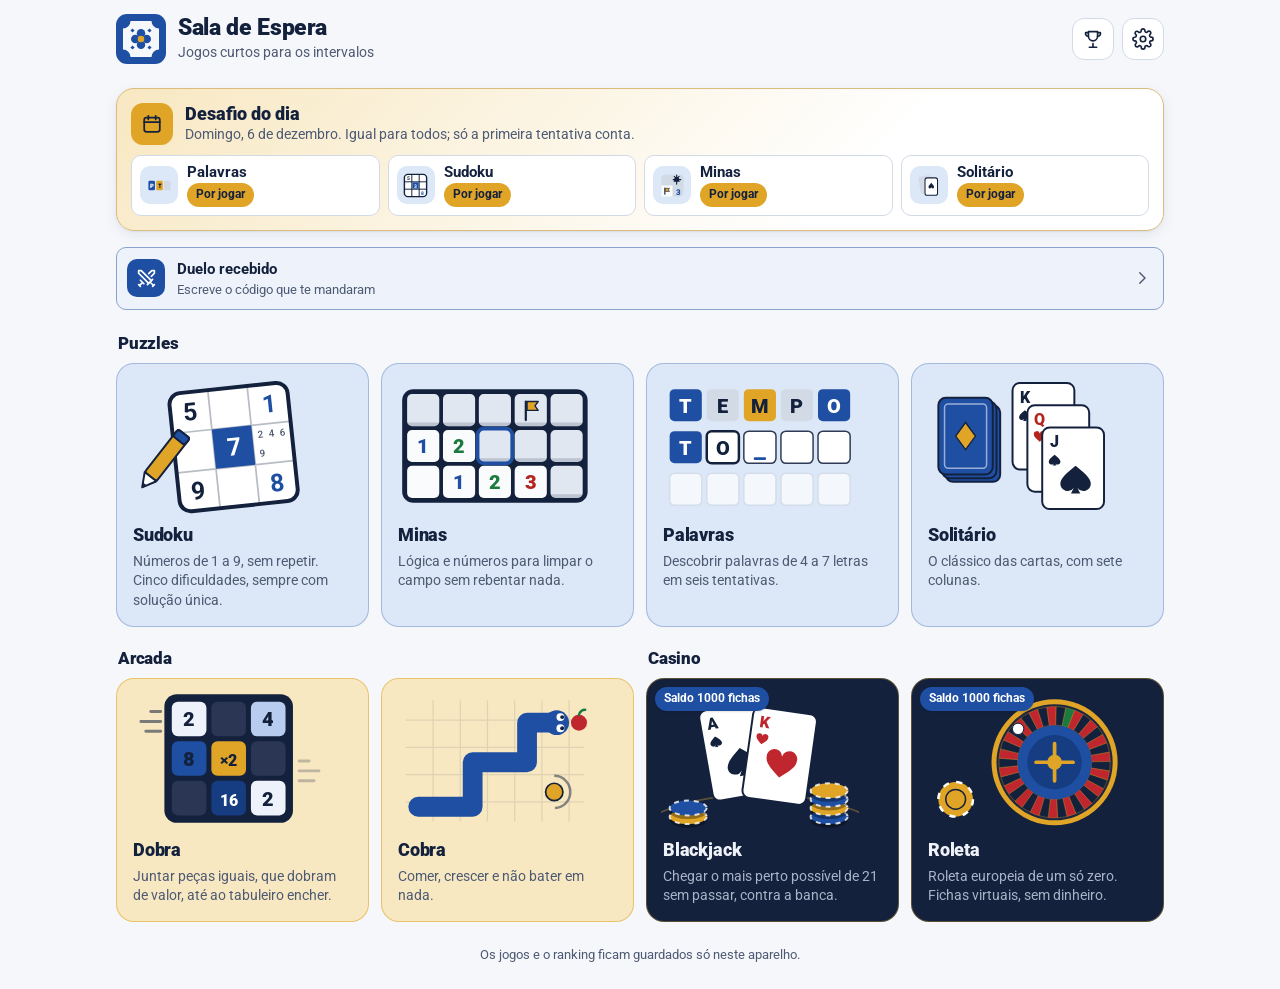
==== commit b42de2b0: "Marca nova: azulejo português (cobalto e ocre), logótipo, ícones e verso das cartas" ====
--- a/index.html
+++ b/index.html
@@ -3,7 +3,7 @@
 <head>
 <meta charset="utf-8">
 <meta name="viewport" content="width=device-width,initial-scale=1,viewport-fit=cover">
-<meta name="theme-color" content="#F2F2F3">
+<meta name="theme-color" content="#F5F7FB">
 <meta name="color-scheme" content="light dark">
 <meta name="apple-mobile-web-app-capable" content="yes">
 <meta name="mobile-web-app-capable" content="yes">
@@ -29,7 +29,7 @@
   <main class="view menu" id="v-menu">
     <header class="menu-head">
       <div class="brand">
-        <span class="brand-mark" aria-hidden="true"><i></i><i></i><i></i><i></i><i class="on"></i><i></i><i></i><i></i><i class="dot"></i></span>
+        <svg class="brand-mark" viewBox="0 0 100 100" aria-hidden="true" focusable="false"><rect width="100" height="100" rx="22" fill="#1E4FA3"/><path d="M29.0 14H71.0A15.0 15.0 0 0 0 86 29.0V71.0A15.0 15.0 0 0 0 71.0 86H29.0A15.0 15.0 0 0 0 14 71.0V29.0A15.0 15.0 0 0 0 29.0 14Z" fill="#F5F7FB"/><circle cx="50.0" cy="38.5" r="8.5" fill="#1E4FA3"/><circle cx="61.5" cy="50.0" r="8.5" fill="#1E4FA3"/><circle cx="50.0" cy="61.5" r="8.5" fill="#1E4FA3"/><circle cx="38.5" cy="50.0" r="8.5" fill="#1E4FA3"/><circle cx="50.0" cy="50.0" r="6.5" fill="#E0A526"/><path d="M33.0 28.8l4.2 4.2 -4.2 4.2 -4.2 -4.2z" fill="#1E4FA3"/><path d="M67.0 28.8l4.2 4.2 -4.2 4.2 -4.2 -4.2z" fill="#1E4FA3"/><path d="M33.0 62.8l4.2 4.2 -4.2 4.2 -4.2 -4.2z" fill="#1E4FA3"/><path d="M67.0 62.8l4.2 4.2 -4.2 4.2 -4.2 -4.2z" fill="#1E4FA3"/></svg>
         <div>
           <h1>Sala de Espera</h1>
           <p class="sub">Jogos curtos para os intervalos</p>
--- a/css/base.css
+++ b/css/base.css
@@ -8,39 +8,43 @@
 
 /* ---------- Tema ---------- */
 :root{
-  --blue:#09B5FF;        /* preenchimento: botões e destaques */
-  --yellow:#FFC301;      /* preenchimento: destaques e vitórias */
-  --on-accent:#1A181D;   /* texto por cima do azul e do amarelo */
-
-  --bg:#F2F2F3; --surface:#FFFFFF; --surface-2:#F6F6F7; --sunken:#E6E6E8;
-  --ink:#1A181D; --muted:#5E5B63; --line:#D0D0D0; --line-strong:#3A3740;
-  --blue-ink:#00689A;    /* azul fechado, para texto sobre claro */
-  --blue-soft:#D9F2FF; --blue-softer:#EDF8FF; --yellow-soft:#FFF0BF;
-  --bad:#C0262D; --bad-soft:#FCE1E1; --good:#1D7A3E;
-  --cover:#D7D7DA; --cover-hi:#E3E3E6; --open:#FAFAFB;
-  --n1:#00689A; --n2:#1D7A3E; --n3:#C0262D; --n4:#3B3FA0; --n5:#8A4A00; --n6:#00706B; --n7:#1A181D; --n8:#6B6870;
-  --shadow:0 1px 2px rgba(26,24,29,.06),0 4px 14px rgba(26,24,29,.06);
+  /* Marca azulejo: cobalto (preenchimento principal) e ocre (destaques e vitórias). */
+  --blue:#1E4FA3;        /* cobalto: botões, casas certas, destaques */
+  --on-blue:#FFFFFF;     /* texto por cima do cobalto */
+  --yellow:#E0A526;      /* ocre: destaques e vitórias */
+  --on-accent:#14213D;   /* texto por cima do ocre */
+
+  --bg:#F5F7FB; --surface:#FFFFFF; --surface-2:#F7F9FC; --sunken:#E4E9F2;
+  --ink:#14213D; --muted:#4D5A73; --line:#D2DAE6; --line-strong:#2E3B57;
+  --blue-ink:#1E4FA3;    /* cobalto para texto sobre claro */
+  --blue-soft:#DCE7F7; --blue-softer:#EEF3FB; --yellow-soft:#F8E8C2;
+  --bad:#B3261E; --bad-soft:#FBE3E1; --good:#1D7A3E;
+  --cover:#D2DAE6; --cover-hi:#E1E7F1; --open:#FAFBFD;
+  --n1:#1E4FA3; --n2:#1D7A3E; --n3:#B3261E; --n4:#5A3FA0; --n5:#8A4A00; --n6:#00706B; --n7:#14213D; --n8:#5E6880;
+  --shadow:0 1px 2px rgba(20,33,61,.06),0 4px 14px rgba(20,33,61,.07);
   --font:"Roboto",system-ui,-apple-system,"Segoe UI",sans-serif;
   --r:14px; --r-sm:10px;
   color-scheme:light;
 }
 @media (prefers-color-scheme:dark){:root:not([data-theme="light"]){
-  --bg:#1A181D; --surface:#242128; --surface-2:#2C2931; --sunken:#151318;
-  --ink:#F1F1F2; --muted:#B8B8B8; --line:#3A3640; --line-strong:#9A96A0;
-  --blue-ink:#4DCBFF; --blue-soft:#0C3B53; --blue-softer:#132A38; --yellow-soft:#4A3A08;
-  --bad:#FF7B73; --bad-soft:#4A2225; --good:#6BD08F;
-  --cover:#4A4552; --cover-hi:#58525F; --open:#1F1C23;
-  --n1:#4DCBFF; --n2:#6BD08F; --n3:#FF7B73; --n4:#A9AEFF; --n5:#FFB86B; --n6:#5FE0D6; --n7:#F1F1F2; --n8:#B8B8B8;
+  --blue:#3D6FD1; --on-blue:#FFFFFF; --yellow:#E8B23A; --on-accent:#14213D;
+  --bg:#0E1424; --surface:#172036; --surface-2:#1D2740; --sunken:#0A0F1C;
+  --ink:#EEF2F8; --muted:#A9B4C8; --line:#2A3654; --line-strong:#8C9AB5;
+  --blue-ink:#8DB3F2; --blue-soft:#1A3566; --blue-softer:#142342; --yellow-soft:#4A3810;
+  --bad:#FF8A80; --bad-soft:#4A2228; --good:#6BD08F;
+  --cover:#3A4766; --cover-hi:#46557A; --open:#121A2D;
+  --n1:#8DB3F2; --n2:#6BD08F; --n3:#FF8A80; --n4:#B9A8FF; --n5:#FFB86B; --n6:#5FE0D6; --n7:#EEF2F8; --n8:#A9B4C8;
   --shadow:0 1px 2px rgba(0,0,0,.3),0 6px 18px rgba(0,0,0,.25);
   color-scheme:dark;
 }}
 :root[data-theme="dark"]{
-  --bg:#1A181D; --surface:#242128; --surface-2:#2C2931; --sunken:#151318;
-  --ink:#F1F1F2; --muted:#B8B8B8; --line:#3A3640; --line-strong:#9A96A0;
-  --blue-ink:#4DCBFF; --blue-soft:#0C3B53; --blue-softer:#132A38; --yellow-soft:#4A3A08;
-  --bad:#FF7B73; --bad-soft:#4A2225; --good:#6BD08F;
-  --cover:#4A4552; --cover-hi:#58525F; --open:#1F1C23;
-  --n1:#4DCBFF; --n2:#6BD08F; --n3:#FF7B73; --n4:#A9AEFF; --n5:#FFB86B; --n6:#5FE0D6; --n7:#F1F1F2; --n8:#B8B8B8;
+  --blue:#3D6FD1; --on-blue:#FFFFFF; --yellow:#E8B23A; --on-accent:#14213D;
+  --bg:#0E1424; --surface:#172036; --surface-2:#1D2740; --sunken:#0A0F1C;
+  --ink:#EEF2F8; --muted:#A9B4C8; --line:#2A3654; --line-strong:#8C9AB5;
+  --blue-ink:#8DB3F2; --blue-soft:#1A3566; --blue-softer:#142342; --yellow-soft:#4A3810;
+  --bad:#FF8A80; --bad-soft:#4A2228; --good:#6BD08F;
+  --cover:#3A4766; --cover-hi:#46557A; --open:#121A2D;
+  --n1:#8DB3F2; --n2:#6BD08F; --n3:#FF8A80; --n4:#B9A8FF; --n5:#FFB86B; --n6:#5FE0D6; --n7:#EEF2F8; --n8:#A9B4C8;
   --shadow:0 1px 2px rgba(0,0,0,.3),0 6px 18px rgba(0,0,0,.25);
   color-scheme:dark;
 }
@@ -72,7 +76,7 @@
 .btn svg{width:18px;height:18px;fill:none;stroke:currentColor;stroke-width:1.9;stroke-linecap:round;stroke-linejoin:round;flex:none}
 .btn:hover{border-color:var(--line-strong)}
 .btn:disabled{opacity:.4;cursor:default}
-.btn.primary{background:var(--blue);border-color:var(--blue);color:var(--on-accent);font-weight:700}
+.btn.primary{background:var(--blue);border-color:var(--blue);color:var(--on-blue);font-weight:700}
 .btn.primary:hover{filter:brightness(1.05)}
 .btn.on{background:var(--yellow);border-color:var(--yellow);color:var(--on-accent);font-weight:700}
 .btn.ghost{background:transparent}
@@ -99,14 +103,11 @@
 .brand{display:flex;align-items:center;gap:12px;min-width:0}
 .brand h1{font-size:1.45rem;font-weight:900;letter-spacing:-.015em}
 .brand .sub{margin:2px 0 0;color:var(--muted);font-size:.9rem}
-.brand-mark{display:grid;grid-template-columns:repeat(3,11px);gap:3px;padding:7px;border-radius:12px;background:var(--ink);flex:none}
-.brand-mark i{width:11px;height:11px;border-radius:3px;background:color-mix(in srgb,var(--bg) 22%,var(--ink))}
-.brand-mark i.on{background:var(--blue)}
-.brand-mark i.dot{background:radial-gradient(circle,var(--yellow) 0 40%,color-mix(in srgb,var(--bg) 22%,var(--ink)) 45%)}
+.brand-mark{width:50px;height:50px;flex:none;display:block}
 .head-actions{display:flex;gap:8px}
 
 .chip{display:inline-flex;align-items:center;gap:4px;padding:3px 9px;border-radius:999px;font-size:.75rem;font-weight:700;background:var(--sunken);color:var(--muted)}
-.chip.blue{background:var(--blue);color:var(--on-accent)}
+.chip.blue{background:var(--blue);color:var(--on-blue)}
 .chip.yellow{background:var(--yellow);color:var(--on-accent)}
 /* Secções e cartões quadrados (prefixo mn-, para não chocar com as classes dos jogos) */
 .mn-shelves{display:grid;gap:18px}
@@ -118,7 +119,7 @@
   border-radius:18px;border:1px solid var(--t-edge);background:var(--t-bg);color:var(--t-ink)
 }
 .mn-arc{--t-bg:var(--yellow-soft);--t-edge:color-mix(in srgb,var(--yellow) 55%,transparent)}
-.mn-cas{--t-bg:#1A181D;--t-ink:#F1F1F2;--t-sub:#B8B8B8;--t-edge:color-mix(in srgb,#FFC301 35%,transparent)}
+.mn-cas{--t-bg:#14213D;--t-ink:#EEF2F8;--t-sub:#A9B4C8;--t-edge:color-mix(in srgb,#E0A526 35%,transparent)}
 .mn-out{--t-bg:var(--surface);--t-edge:var(--line)}
 .mn-art{flex:1;min-height:0;display:grid;place-items:center;padding:10px 8px 0}
 .mn-art svg{width:100%;height:100%;display:block}
@@ -134,8 +135,8 @@
 :root.anim .mn-tile{transition:transform .12s ease,border-color .12s}
 :root.anim .mn-tile:active:not(:disabled){transform:scale(.97)}
 @media (hover:none){.mn-tile:not(:disabled):hover{border-color:var(--t-edge)}}
-@media (prefers-color-scheme:dark){:root:not([data-theme="light"]) .mn-cas{--t-bg:#100F12}}
-:root[data-theme="dark"] .mn-cas{--t-bg:#100F12}
+@media (prefers-color-scheme:dark){:root:not([data-theme="light"]) .mn-cas{--t-bg:#0A0F1C}}
+:root[data-theme="dark"] .mn-cas{--t-bg:#0A0F1C}
 /* A partir de 600 px: 4 por linha, com a Arcada e o Casino lado a lado */
 @media (min-width:600px){
   .mn-tiles{grid-template-columns:repeat(4,minmax(0,1fr))}
@@ -185,7 +186,7 @@
 
 /* ---------- Modal ---------- */
 dialog{border:0;padding:0;background:transparent;color:var(--ink);max-width:min(520px,calc(100vw - 24px));width:100%;max-height:calc(100dvh - 24px)}
-dialog::backdrop{background:rgba(10,9,12,.55)}
+dialog::backdrop{background:rgba(8,12,24,.55)}
 .modal-card{background:var(--surface);border-radius:18px;border:1px solid var(--line);box-shadow:0 20px 50px rgba(0,0,0,.3);display:flex;flex-direction:column;max-height:calc(100dvh - 24px)}
 .modal-head{display:flex;align-items:center;gap:10px;padding:16px 16px 8px 20px}
 .modal-head h3{flex:1;font-size:1.2rem;font-weight:900}
@@ -271,13 +272,13 @@
 .sc.given{color:var(--ink);font-weight:700}
 .sc.peer{background:var(--blue-softer)}
 .sc.same{background:var(--blue-soft)}
-.sc.sel{background:var(--blue);color:var(--on-accent)}
+.sc.sel{background:var(--blue);color:var(--on-blue)}
 .sc.err{color:var(--bad);background:var(--bad-soft)}
 .sc.sel.err{background:var(--bad);color:#fff}
 .notes{position:absolute;inset:2px;display:grid;grid-template-columns:repeat(3,1fr);grid-template-rows:repeat(3,1fr);font-size:clamp(.5rem,2.1vw,.72rem);font-weight:500;color:var(--muted);text-align:center;align-items:center;line-height:1}
-.sc.sel .notes{color:var(--on-accent)}
+.sc.sel .notes{color:var(--on-blue)}
 .notes .m{color:var(--blue-ink);font-weight:900}
-.sc.sel .notes .m{color:var(--on-accent)}
+.sc.sel .notes .m{color:var(--on-blue)}
 /* As animações só existem com a classe .anim na raiz (definições: Automáticas, Sempre ou Reduzidas). */
 :root.anim .sc{transition:background-color .12s,color .12s}
 :root.anim .sc.pop{animation:pop .25s cubic-bezier(.2,.9,.3,1.4) both;animation-delay:var(--d,0ms)}
@@ -307,8 +308,8 @@
 .mgrid{display:grid;gap:2px;width:max-content;margin:0 auto;padding:3px;background:var(--line);border-radius:10px;user-select:none;-webkit-user-select:none;touch-action:manipulation;-webkit-touch-callout:none}
 .mc{width:var(--cs,30px);height:var(--cs,30px);display:flex;align-items:center;justify-content:center;background:var(--cover);border-radius:4px;font-weight:900;font-size:calc(var(--cs,30px)*.56);cursor:pointer;line-height:1;font-variant-numeric:tabular-nums;box-shadow:inset 0 -2px 0 rgba(0,0,0,.08)}
 .mc:hover{background:var(--cover-hi)}
-@media (prefers-color-scheme:dark){:root:not([data-theme="light"]) .mgrid{background:#0E0D10}:root:not([data-theme="light"]) .mc:not(.o){box-shadow:inset 0 1px 0 rgba(255,255,255,.1),inset 0 -2px 0 rgba(0,0,0,.35)}}
-:root[data-theme="dark"] .mgrid{background:#0E0D10}
+@media (prefers-color-scheme:dark){:root:not([data-theme="light"]) .mgrid{background:#070B15}:root:not([data-theme="light"]) .mc:not(.o){box-shadow:inset 0 1px 0 rgba(255,255,255,.1),inset 0 -2px 0 rgba(0,0,0,.35)}}
+:root[data-theme="dark"] .mgrid{background:#070B15}
 :root[data-theme="dark"] .mc:not(.o){box-shadow:inset 0 1px 0 rgba(255,255,255,.1),inset 0 -2px 0 rgba(0,0,0,.35)}
 .mc.o{background:var(--open);cursor:default;box-shadow:none}
 .mc.cur{outline:2px solid var(--blue);outline-offset:-2px}
@@ -318,7 +319,7 @@
 .mc svg{width:64%;height:64%;overflow:visible}
 /* Toque longo nas Minas (prefixo mh-): a casa levanta, um anel enche-se à volta e um balão aparece por cima do dedo.
    O anel e o balão mostram o progresso, por isso enchem mesmo com as animações reduzidas. */
-.mh-ring,.mh-bub{position:fixed;z-index:58;pointer-events:none;opacity:0;animation:mh-in .1s ease 80ms forwards}
+.mh-ring,.mh-bub{position:absolute;z-index:58;pointer-events:none;opacity:0;animation:mh-in .1s ease 80ms forwards}
 .mh-ring svg{position:absolute;inset:0;width:100%;height:100%;overflow:visible}
 .mh-ring rect,.mh-bub .mh-fill{fill:none;stroke:var(--blue);stroke-width:3.5;stroke-linecap:round;stroke-dasharray:100;stroke-dashoffset:100;animation:mh-fill var(--hold,350ms) linear forwards}
 .mh-bub{width:64px;height:64px;border-radius:50%;background:var(--surface);box-shadow:0 8px 22px rgba(0,0,0,.28);display:grid;place-items:center}
@@ -333,7 +334,7 @@
 @keyframes mh-out{0%{opacity:1}60%{opacity:1}100%{opacity:0}}
 .mc.mh-lift{position:relative;z-index:2;outline:2px solid var(--blue);outline-offset:-2px}
 :root.anim .mc.mh-lift{transform:scale(1.22);box-shadow:0 6px 14px rgba(0,0,0,.3);transition:transform .2s cubic-bezier(.3,1.6,.6,1)}
-:root.anim .mh-bub{transform-origin:50% 100%;animation:mh-in .1s ease 80ms forwards,mh-grow .22s cubic-bezier(.3,1.5,.6,1) 80ms both}
+:root.anim .mh-bub{animation:mh-in .1s ease 80ms forwards,mh-grow .22s cubic-bezier(.3,1.5,.6,1) 80ms both}
 :root.anim .mh-bub.done{animation:mh-out .26s ease forwards}
 :root.anim .mh-bub.done .mh-ico{animation:mh-pop .26s ease}
 :root.anim .mc.mh-pop{position:relative;z-index:2;animation:mh-pop .3s ease}
@@ -355,12 +356,12 @@
 
 
 /* ===================== Casino (comum) ===================== */
-:root{--felt:#0B6E4F;--felt-ink:#F4FFF9;--felt-line:rgba(255,255,255,.28);--red-suit:#C0262D;--card:#FFFFFF;--card-ink:#1A181D}
+:root{--felt:#0B6E4F;--felt-ink:#F4FFF9;--felt-line:rgba(255,255,255,.28);--red-suit:#C0262D;--card:#FFFFFF;--card-ink:#14213D}
 .chips{display:flex;gap:8px;justify-content:center;flex-wrap:wrap}
 .chip-btn{position:relative;width:52px;height:52px;border-radius:50%;border:0;padding:0;display:grid;place-items:center;font-weight:900;font-size:.85rem;color:var(--on-accent);
   background:repeating-conic-gradient(var(--cc) 0 22.5deg,#fff 22.5deg 45deg);box-shadow:0 2px 0 rgba(0,0,0,.25)}
 .chip-btn span{display:grid;place-items:center;width:36px;height:36px;border-radius:50%;background:var(--cc);border:2px dashed rgba(255,255,255,.7)}
-.chip-btn.c10{--cc:#B8B8B8}.chip-btn.c25{--cc:#09B5FF}.chip-btn.c100{--cc:#FFC301}.chip-btn.c500{--cc:#1A181D}.chip-btn.c500 span{color:#fff}
+.chip-btn.c10{--cc:#A9B4C8}.chip-btn.c25{--cc:#1E4FA3}.chip-btn.c100{--cc:#E0A526}.chip-btn.c500{--cc:#14213D}.chip-btn.c500 span,.chip-btn.c25 span{color:#fff}
 .chip-btn[aria-pressed="true"]{outline:3px solid var(--blue);outline-offset:3px}
 :root.anim .chip-btn{transition:transform .12s}
 :root.anim .chip-btn:active{transform:scale(.92)}
@@ -389,11 +390,11 @@
 .pcard .s{position:absolute;top:calc(var(--cw) * .3);left:6px;font-size:calc(var(--cw) * .2);line-height:1}
 .pcard .big{position:absolute;right:6px;bottom:4px;font-size:calc(var(--cw) * .48);line-height:1}
 .pcard.red{color:var(--red-suit)}
-.pcard.back,.pcard::after{background:repeating-linear-gradient(45deg,#09B5FF 0 6px,#0790CC 6px 12px);border:4px solid #fff}
+.pcard.back,.pcard::after{background:#1E4FA3 url("data:image/svg+xml,%3Csvg xmlns='http://www.w3.org/2000/svg' viewBox='0 0 100 100'%3E%3Crect width='100' height='100' rx='0' fill='%231E4FA3'/%3E%3Cpath d='M24.33 6H75.67A18.33 18.33 0 0 0 94 24.33V75.67A18.33 18.33 0 0 0 75.67 94H24.33A18.33 18.33 0 0 0 6 75.67V24.33A18.33 18.33 0 0 0 24.33 6Z' fill='%23DCE7F7'/%3E%3Ccircle cx='50.0' cy='35.94' r='10.39' fill='%231E4FA3'/%3E%3Ccircle cx='64.06' cy='50.0' r='10.39' fill='%231E4FA3'/%3E%3Ccircle cx='50.0' cy='64.06' r='10.39' fill='%231E4FA3'/%3E%3Ccircle cx='35.94' cy='50.0' r='10.39' fill='%231E4FA3'/%3E%3Ccircle cx='50.0' cy='50.0' r='7.94' fill='%23E0A526'/%3E%3Cpath d='M29.22 24.09l5.13 5.13 -5.13 5.13 -5.13 -5.13z' fill='%231E4FA3'/%3E%3Cpath d='M70.78 24.09l5.13 5.13 -5.13 5.13 -5.13 -5.13z' fill='%231E4FA3'/%3E%3Cpath d='M29.22 65.65l5.13 5.13 -5.13 5.13 -5.13 -5.13z' fill='%231E4FA3'/%3E%3Cpath d='M70.78 65.65l5.13 5.13 -5.13 5.13 -5.13 -5.13z' fill='%231E4FA3'/%3E%3C/svg%3E") center/22px 22px repeat;border:4px solid #fff}
 .pcard::after{content:"";position:absolute;inset:0;border-radius:inherit;opacity:0;pointer-events:none}
 .pcard.back::after{display:none}
 .bj-shoe{position:absolute;top:12px;right:12px;width:calc(var(--cw,60px) * .62);aspect-ratio:5/7;--cw:clamp(52px,14.5vw,74px)}
-.bj-shoe i{position:absolute;inset:0;border-radius:6px;background:repeating-linear-gradient(45deg,#09B5FF 0 5px,#0790CC 5px 10px);border:3px solid #fff;box-shadow:0 2px 4px rgba(0,0,0,.35)}
+.bj-shoe i{position:absolute;inset:0;border-radius:6px;background:#1E4FA3 url("data:image/svg+xml,%3Csvg xmlns='http://www.w3.org/2000/svg' viewBox='0 0 100 100'%3E%3Crect width='100' height='100' rx='0' fill='%231E4FA3'/%3E%3Cpath d='M24.33 6H75.67A18.33 18.33 0 0 0 94 24.33V75.67A18.33 18.33 0 0 0 75.67 94H24.33A18.33 18.33 0 0 0 6 75.67V24.33A18.33 18.33 0 0 0 24.33 6Z' fill='%23DCE7F7'/%3E%3Ccircle cx='50.0' cy='35.94' r='10.39' fill='%231E4FA3'/%3E%3Ccircle cx='64.06' cy='50.0' r='10.39' fill='%231E4FA3'/%3E%3Ccircle cx='50.0' cy='64.06' r='10.39' fill='%231E4FA3'/%3E%3Ccircle cx='35.94' cy='50.0' r='10.39' fill='%231E4FA3'/%3E%3Ccircle cx='50.0' cy='50.0' r='7.94' fill='%23E0A526'/%3E%3Cpath d='M29.22 24.09l5.13 5.13 -5.13 5.13 -5.13 -5.13z' fill='%231E4FA3'/%3E%3Cpath d='M70.78 24.09l5.13 5.13 -5.13 5.13 -5.13 -5.13z' fill='%231E4FA3'/%3E%3Cpath d='M29.22 65.65l5.13 5.13 -5.13 5.13 -5.13 -5.13z' fill='%231E4FA3'/%3E%3Cpath d='M70.78 65.65l5.13 5.13 -5.13 5.13 -5.13 -5.13z' fill='%231E4FA3'/%3E%3C/svg%3E") center/22px 22px repeat;border:3px solid #fff;box-shadow:0 2px 4px rgba(0,0,0,.35)}
 .bj-shoe i:nth-child(2){transform:translate(-3px,3px)}.bj-shoe i:nth-child(3){transform:translate(-6px,6px)}
 .pcard.back *{display:none}
 :root.anim .pcard.deal{animation:deal .62s cubic-bezier(.25,.8,.3,1) both;animation-delay:var(--d,0ms)}
@@ -417,13 +418,13 @@
 .rl-ballmark{position:absolute;left:0;top:0;width:5.5%;aspect-ratio:1;border-radius:50%;background:radial-gradient(circle at 35% 30%,#fff 0 25%,#dcdcdc 55%,#8f8f8f 100%);box-shadow:0 2px 3px rgba(0,0,0,.55);pointer-events:none;will-change:transform;z-index:1}
 .rl-result{display:flex;align-items:center;justify-content:center;gap:10px;font-weight:700}
 .rl-ball{display:inline-grid;place-items:center;min-width:44px;height:44px;padding:0 8px;border-radius:50%;font-size:1.25rem;font-weight:900;color:#fff;background:var(--line-strong)}
-.rl-ball.red{background:#C0262D}.rl-ball.black{background:#1A181D;box-shadow:inset 0 0 0 2px #555}.rl-ball.green{background:#0B6E4F}
+.rl-ball.red{background:#C0262D}.rl-ball.black{background:#14213D;box-shadow:inset 0 0 0 2px #555}.rl-ball.green{background:#0B6E4F}
 .rl-hist{display:flex;gap:4px;flex-wrap:wrap;justify-content:center}
 .rl-hist span{display:inline-grid;place-items:center;width:26px;height:26px;border-radius:50%;font-size:.72rem;font-weight:700;color:#fff}
-.rl-hist .red{background:#C0262D}.rl-hist .black{background:#1A181D}.rl-hist .green{background:#0B6E4F}
+.rl-hist .red{background:#C0262D}.rl-hist .black{background:#14213D}.rl-hist .green{background:#0B6E4F}
 .rl-board{display:grid;grid-template-columns:1fr 1fr repeat(3,1.25fr);gap:3px;width:100%;max-width:420px;background:var(--felt);padding:6px;border-radius:12px;user-select:none;-webkit-user-select:none;touch-action:manipulation}
 .rl-cell{position:relative;display:grid;place-items:center;min-height:34px;border:1px solid var(--felt-line);border-radius:5px;background:transparent;color:var(--felt-ink);font-weight:700;font-size:.95rem;padding:0;font-variant-numeric:tabular-nums}
-.rl-cell.n.red{background:#C0262D;border-color:#C0262D}.rl-cell.n.black{background:#1A181D;border-color:#1A181D}
+.rl-cell.n.red{background:#C0262D;border-color:#C0262D}.rl-cell.n.black{background:#14213D;border-color:#14213D}
 .rl-cell.zero{background:#0B6E4F;border-color:var(--felt-line)}
 .rl-cell.out{font-size:.72rem;letter-spacing:.04em;padding:4px 0}
 .rl-cell .vt{writing-mode:vertical-rl;transform:rotate(180deg)}
@@ -439,13 +440,13 @@
 .t-board{position:relative;width:100%;max-width:min(480px,100%);aspect-ratio:1;background:var(--sunken);border:1px solid var(--line);border-radius:14px;touch-action:none;user-select:none;-webkit-user-select:none;overflow:hidden}
 .t-slot,.tile{position:absolute;left:0;top:0;width:var(--cell);height:var(--cell);border-radius:10px}
 .t-slot{background:color-mix(in srgb,var(--line) 55%,transparent)}
-.tile{display:grid;place-items:center;font-weight:900;font-variant-numeric:tabular-nums;font-size:calc(var(--cell) * .42);color:var(--on-accent);background:#EDF8FF;box-shadow:0 2px 0 rgba(0,0,0,.12)}
+.tile{display:grid;place-items:center;font-weight:900;font-variant-numeric:tabular-nums;font-size:calc(var(--cell) * .42);color:var(--on-accent);background:#EEF3FB;box-shadow:0 2px 0 rgba(0,0,0,.12)}
 .tile span{display:block}
 .tile.d4{font-size:calc(var(--cell) * .32)}.tile.d5{font-size:calc(var(--cell) * .26)}
-.tile.v2{background:#EDF8FF}.tile.v4{background:#D3F0FF}.tile.v8{background:#9EDFFF}.tile.v16{background:#5CCBFF}
-.tile.v32{background:#09B5FF}.tile.v64{background:#0790CC;color:#fff}.tile.v128{background:#FFE38A}.tile.v256{background:#FFD54A}
-.tile.v512{background:#FFC301}.tile.v1024{background:#F2A900}.tile.v2048{background:#1A181D;color:#FFC301;box-shadow:0 0 0 3px #FFC301,0 0 18px rgba(255,195,1,.55)}
-.tile.v4096{background:#3A3740;color:#FFC301}
+.tile.v2{background:#EEF3FB}.tile.v4{background:#DCE7F7}.tile.v8{background:#B7CCEE}.tile.v16{background:#7FA3DF}
+.tile.v32{background:#1E4FA3}.tile.v64{background:#163D82;color:#fff}.tile.v128{background:#F6DFA6}.tile.v256{background:#EEC86A}
+.tile.v512{background:#E0A526}.tile.v1024{background:#C68A12}.tile.v2048{background:#14213D;color:#E0A526;box-shadow:0 0 0 3px #E0A526,0 0 18px rgba(224,165,38,.55)}
+.tile.v4096{background:#2E3B57;color:#E0A526}
 :root.anim .tile{transition:transform .11s ease-in-out}
 :root.anim .tile.born span{animation:born .2s ease .1s both}
 :root.anim .tile.born{animation:fade .2s ease .1s both}
@@ -460,7 +461,7 @@
 .w-grid[data-l="6"]{gap:5px}.w-grid[data-l="6"] .w-row{gap:5px}.w-grid[data-l="6"] .w-cell{font-size:clamp(1.15rem,5.6vw,1.75rem)}
 .w-grid[data-l="7"]{gap:4px}.w-grid[data-l="7"] .w-row{gap:4px}.w-grid[data-l="7"] .w-cell{font-size:clamp(1rem,4.9vw,1.6rem);border-radius:7px}
 .w-cell.filled{border-color:var(--line-strong)}
-.w-cell.correct{background:var(--blue);border-color:var(--blue);color:var(--on-accent)}
+.w-cell.correct{background:var(--blue);border-color:var(--blue);color:var(--on-blue)}
 .w-cell.present{background:var(--yellow);border-color:var(--yellow);color:var(--on-accent)}
 .w-cell.absent{background:var(--cover);border-color:var(--cover);color:var(--ink)}
 :root.anim .w-cell.pop{animation:pop .12s ease}
@@ -475,7 +476,7 @@
 .w-key.wide{flex:1.6;max-width:74px;font-size:.8rem}
 .w-key svg{width:24px;height:24px;fill:none;stroke:currentColor;stroke-width:1.8;stroke-linejoin:round;stroke-linecap:round}
 .w-key:disabled{opacity:.25}
-.w-key.correct{background:var(--blue);color:var(--on-accent);box-shadow:none}
+.w-key.correct{background:var(--blue);color:var(--on-blue);box-shadow:none}
 .w-key.present{background:var(--yellow);color:var(--on-accent);box-shadow:none}
 .w-key.absent{background:var(--cover);color:var(--muted);box-shadow:none}
 :root.anim .w-key:active{transform:scale(.92)}
@@ -491,12 +492,12 @@
 .sl-slot svg{width:45%;height:45%;fill:none;stroke:currentColor;stroke-width:2.2;stroke-linecap:round;stroke-linejoin:round;opacity:0}
 .sl-slot.again{border-style:solid;border-color:var(--blue);color:var(--blue-ink)}
 .sl-slot.again svg{opacity:1}
-.sl-card{background:#fff;color:#1A181D;border:1px solid #C9C9CE;box-shadow:0 1px 2px rgba(0,0,0,.18);font-weight:700;cursor:pointer;touch-action:none;will-change:transform;overflow:hidden}
+.sl-card{background:#fff;color:#14213D;border:1px solid #C6CFDD;box-shadow:0 1px 2px rgba(0,0,0,.18);font-weight:700;cursor:pointer;touch-action:none;will-change:transform;overflow:hidden}
 .sl-card.red{color:#C0262D}
 .sl-card .r{position:absolute;top:3%;left:6%;font-size:calc(var(--cw) * .3);line-height:1;letter-spacing:-.04em}
 .sl-card .s{position:absolute;top:4%;right:6%;font-size:calc(var(--cw) * .25);line-height:1}
 .sl-card .b{position:absolute;left:0;right:0;bottom:7%;text-align:center;font-size:calc(var(--cw) * .56);line-height:1}
-.sl-card.back{background:repeating-linear-gradient(45deg,#09B5FF 0 5px,#0790CC 5px 10px);border:3px solid #fff;cursor:default}
+.sl-card.back{background:#1E4FA3 url("data:image/svg+xml,%3Csvg xmlns='http://www.w3.org/2000/svg' viewBox='0 0 100 100'%3E%3Crect width='100' height='100' rx='0' fill='%231E4FA3'/%3E%3Cpath d='M24.33 6H75.67A18.33 18.33 0 0 0 94 24.33V75.67A18.33 18.33 0 0 0 75.67 94H24.33A18.33 18.33 0 0 0 6 75.67V24.33A18.33 18.33 0 0 0 24.33 6Z' fill='%23DCE7F7'/%3E%3Ccircle cx='50.0' cy='35.94' r='10.39' fill='%231E4FA3'/%3E%3Ccircle cx='64.06' cy='50.0' r='10.39' fill='%231E4FA3'/%3E%3Ccircle cx='50.0' cy='64.06' r='10.39' fill='%231E4FA3'/%3E%3Ccircle cx='35.94' cy='50.0' r='10.39' fill='%231E4FA3'/%3E%3Ccircle cx='50.0' cy='50.0' r='7.94' fill='%23E0A526'/%3E%3Cpath d='M29.22 24.09l5.13 5.13 -5.13 5.13 -5.13 -5.13z' fill='%231E4FA3'/%3E%3Cpath d='M70.78 24.09l5.13 5.13 -5.13 5.13 -5.13 -5.13z' fill='%231E4FA3'/%3E%3Cpath d='M29.22 65.65l5.13 5.13 -5.13 5.13 -5.13 -5.13z' fill='%231E4FA3'/%3E%3Cpath d='M70.78 65.65l5.13 5.13 -5.13 5.13 -5.13 -5.13z' fill='%231E4FA3'/%3E%3C/svg%3E") center/22px 22px repeat;border:3px solid #fff;cursor:default}
 .sl-card.back>*{display:none}
 .sl-card.drag{transition:none!important;box-shadow:0 10px 22px rgba(0,0,0,.35);cursor:grabbing}
 :root[data-theme="dark"] .sl-card{border-color:#fff}
@@ -580,7 +581,7 @@
 /* ---------- Código de duelo (Fase 6.1) ---------- */
 .duel-in-btn{display:flex;align-items:center;gap:12px;width:100%;margin-top:-8px;padding:10px 12px 10px 10px;border-radius:var(--r-sm);border:1px solid color-mix(in srgb,var(--blue) 40%,var(--line));background:var(--blue-softer);color:var(--ink);text-align:left}
 .duel-in-btn:hover{border-color:var(--blue)}
-.duel-in-btn .ico{width:38px;height:38px;border-radius:10px;background:var(--blue);color:var(--on-accent);display:grid;place-items:center;flex:none}
+.duel-in-btn .ico{width:38px;height:38px;border-radius:10px;background:var(--blue);color:var(--on-blue);display:grid;place-items:center;flex:none}
 .duel-in-btn svg{width:21px;height:21px;fill:none;stroke:currentColor;stroke-width:1.9;stroke-linecap:round;stroke-linejoin:round}
 .duel-in-btn .txt{flex:1;min-width:0;display:flex;flex-direction:column;gap:1px}
 .duel-in-btn b{font-size:.95rem;font-weight:700}
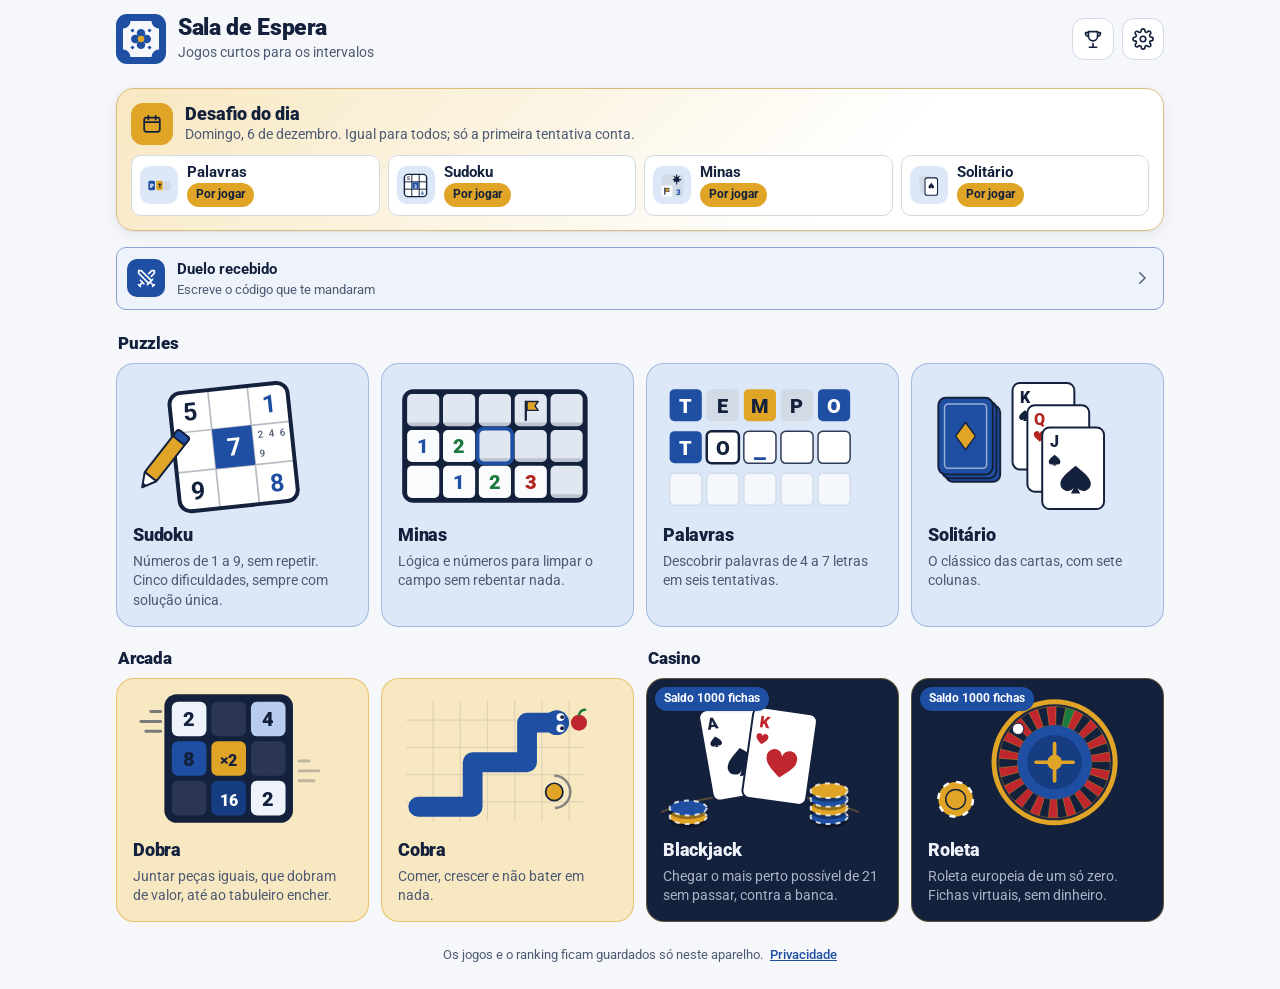
==== commit 40b4a9c6: "Contador de visitas sem cookies, política de privacidade, publicação na Cloudflare e README" ====
--- a/index.html
+++ b/index.html
@@ -43,7 +43,7 @@
     <section class="daily" id="m-daily" aria-label="Desafio do dia" hidden></section>
     <button class="duel-in-btn" id="m-duel-in" type="button"><span class="ico" aria-hidden="true"><svg viewBox="0 0 24 24"><path d="M14.5 17.5L3 6V3h3l11.5 11.5"/><path d="M13 19l6-6M16 16l4 4M19 21l2-2"/><path d="M14.5 6.5L18 3h3v3l-3.5 3.5"/><path d="M5 14l4 4M7 17l-3 3M3 19l2 2"/></svg></span><span class="txt"><b>Duelo recebido</b><small>Escreve o código que te mandaram</small></span><svg class="chev" viewBox="0 0 24 24" aria-hidden="true"><path d="M9 5l7 7-7 7"/></svg></button>
     <div class="mn-shelves" id="m-cards"></div>
-    <footer class="menu-foot">Os jogos e o ranking ficam guardados só neste aparelho.</footer>
+    <footer class="menu-foot">Os jogos e o ranking ficam guardados só neste aparelho. <a href="privacidade.html">Privacidade</a></footer>
   </main>
 
   <!-- Ecrã de jogo (estrutura comum a todos os jogos) -->
@@ -79,6 +79,8 @@
 <canvas id="fx" aria-hidden="true"></canvas>
 
 <script src="js/core.js"></script>
+<script src="js/backup.js"></script>
+<script src="js/mudanca.js"></script>
 <script src="js/games/sudoku.js"></script>
 <script src="js/games/minas.js"></script>
 <script src="js/games/dobra.js"></script>
--- a/css/base.css
+++ b/css/base.css
@@ -600,3 +600,30 @@
 .sd-wait i{width:28px;height:28px;border-radius:50%;border:3px solid var(--line);border-top-color:var(--blue);animation:sd-spin .8s linear infinite}
 @keyframes sd-spin{to{transform:rotate(360deg)}}
 .duel-in-box .hint{text-align:left;margin:0}
+
+/* ---------- Levar o progresso (exportar e importar) ---------- */
+.bk p{margin:0 0 10px}
+.bk-code{width:100%;min-height:96px;resize:vertical;font:500 16px/1.35 ui-monospace,SFMono-Regular,Menlo,Consolas,monospace;word-break:break-all;padding:10px 12px}
+.bk-row{display:flex;flex-wrap:wrap;gap:8px;margin:8px 0}
+.bk-file{position:relative}
+.bk-note{color:var(--muted);font-size:.88rem}
+.bk-sum{color:var(--good);font-weight:500;font-size:.92rem}
+.bk-sum:empty,.bk-err:empty{display:none}
+.bk-err{color:var(--bad);font-weight:500;font-size:.92rem}
+
+/* ---------- Mudámo-nos (endereço antigo) ---------- */
+.mv{min-height:calc(100dvh - 60px);display:grid;place-items:center}
+.mv-card{max-width:440px;width:100%;text-align:center;background:var(--surface);border:1px solid var(--line);border-radius:22px;padding:28px 22px;box-shadow:var(--shadow)}
+.mv-card .brand-mark{width:76px;height:76px;margin:0 auto 14px}
+.mv-card h1{font-size:1.8rem;font-weight:900;margin-bottom:10px}
+.mv-card p{margin:0 0 12px;color:var(--muted)}
+.mv-card .mv-lead{color:var(--ink);font-size:1.05rem}
+.mv-card a{color:var(--blue-ink);text-decoration:none;white-space:nowrap}
+.mv-acts{margin:18px 0 10px}
+.mv-ios{text-align:left;margin:14px 0 4px;border-top:1px solid var(--line);padding-top:12px}
+.mv-ios summary{cursor:pointer;font-weight:500;color:var(--blue-ink)}
+.mv-ios ol{margin:10px 0 12px;padding-left:20px;color:var(--muted)}
+.mv-ios li{margin:4px 0}
+.mv-stay{margin-top:8px;color:var(--muted)}
+
+.menu-foot a{color:var(--blue-ink);font-weight:500;margin-left:4px}
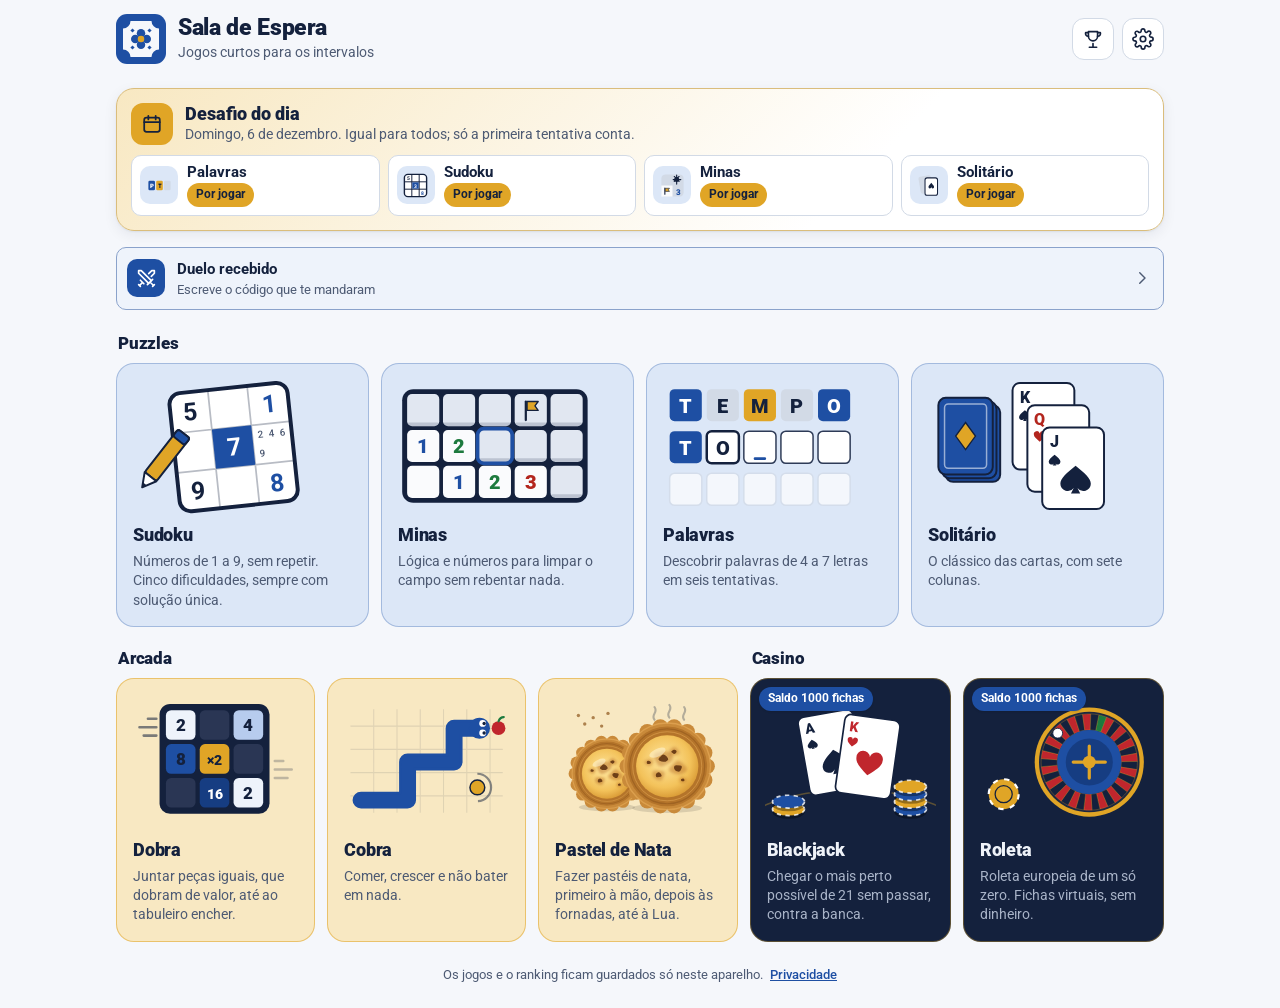
==== commit b19151cb: "Pastel de Nata: jogo idle na Arcada, com ganho offline de 8 horas e novo convento" ====
--- a/index.html
+++ b/index.html
@@ -9,7 +9,7 @@
 <meta name="mobile-web-app-capable" content="yes">
 <meta name="apple-mobile-web-app-status-bar-style" content="black-translucent">
 <meta name="apple-mobile-web-app-title" content="Sala de Espera">
-<meta name="description" content="Sudoku, Minas, Palavras, Solitário, Dobra, Cobra, Blackjack e Roleta para os intervalos, com desafio do dia, duelos por link, estatísticas e ranking local.">
+<meta name="description" content="Sudoku, Minas, Palavras, Solitário, Dobra, Cobra, Pastel de Nata, Blackjack e Roleta para os intervalos, com desafio do dia, duelos por link, estatísticas e ranking local.">
 <link rel="manifest" href="manifest.webmanifest">
 <link rel="apple-touch-icon" href="apple-touch-icon.png">
 <link rel="icon" type="image/png" href="icon-192.png">
@@ -78,8 +78,16 @@
 <div class="toast" id="toast" role="status" aria-live="polite"></div>
 <canvas id="fx" aria-hidden="true"></canvas>
 
+<script src="js/logic/base.js"></script>
+<script src="js/logic/sudoku.js"></script>
+<script src="js/logic/minas.js"></script>
+<script src="js/logic/dobra.js"></script>
+<script src="js/logic/solitario.js"></script>
+<script src="js/logic/palavras.js"></script>
+<script src="js/logic/nata.js"></script>
 <script src="js/core.js"></script>
 <script src="js/backup.js"></script>
+<script src="js/online.js"></script>
 <script src="js/mudanca.js"></script>
 <script src="js/games/sudoku.js"></script>
 <script src="js/games/minas.js"></script>
@@ -95,6 +103,7 @@
 <script src="js/games/palavras.js"></script>
 <script src="js/games/solitario.js"></script>
 <script src="js/games/cobra.js"></script>
+<script src="js/games/nata.js"></script>
 <script src="js/games/casino.js"></script>
 <script src="js/games/blackjack.js"></script>
 <script src="js/games/roleta.js"></script>
--- a/css/base.css
+++ b/css/base.css
@@ -137,12 +137,20 @@
 @media (hover:none){.mn-tile:not(:disabled):hover{border-color:var(--t-edge)}}
 @media (prefers-color-scheme:dark){:root:not([data-theme="light"]) .mn-cas{--t-bg:#0A0F1C}}
 :root[data-theme="dark"] .mn-cas{--t-bg:#0A0F1C}
-/* A partir de 600 px: 4 por linha, com a Arcada e o Casino lado a lado */
+/* No telemóvel (2 por linha), um cartão que fique sozinho na última linha ocupa-a toda, deitado. */
+@media (max-width:599.98px){
+  .mn-tiles>.mn-tile:last-child:nth-child(odd){grid-column:1/-1;aspect-ratio:2.1;flex-direction:row;align-items:stretch}
+  .mn-tiles>.mn-tile:last-child:nth-child(odd) .mn-art{flex:0 0 50%;padding:10px 0 10px 8px}
+  .mn-tiles>.mn-tile:last-child:nth-child(odd) .mn-txt{flex:1;align-self:flex-end;padding:0 12px 11px 6px}
+  .mn-tiles>.mn-tile:last-child:nth-child(odd) .mn-txt b{white-space:normal}
+}
+/* A partir de 600 px: 4 por linha; a Arcada (3) e o Casino (2) lado a lado, com cartões do mesmo tamanho */
 @media (min-width:600px){
   .mn-tiles{grid-template-columns:repeat(4,minmax(0,1fr))}
-  .mn-shelves{grid-template-columns:1fr 1fr;column-gap:10px}
+  .mn-shelves{grid-template-columns:3fr 2fr;column-gap:10px}
   .mn-shelf-puz,.mn-shelf-out{grid-column:1/-1}
-  .mn-shelf-arc .mn-tiles,.mn-shelf-cas .mn-tiles{grid-template-columns:repeat(2,minmax(0,1fr))}
+  .mn-shelf-arc .mn-tiles{grid-template-columns:repeat(3,minmax(0,1fr))}
+  .mn-shelf-cas .mn-tiles{grid-template-columns:repeat(2,minmax(0,1fr))}
 }
 /* No PC: descrição por baixo do nome */
 @media (min-width:900px){
@@ -185,13 +193,16 @@
 }
 
 /* ---------- Modal ---------- */
-dialog{border:0;padding:0;background:transparent;color:var(--ink);max-width:min(520px,calc(100vw - 24px));width:100%;max-height:calc(100dvh - 24px)}
+dialog{border:0;padding:0;background:transparent;color:var(--ink);max-width:min(520px,calc(100vw - 24px));width:100%;max-height:calc(100dvh - 24px);overflow:hidden;overscroll-behavior:contain}
+/* Com uma janela aberta, a página por trás não desliza (no iPhone, o dedo arrastava o menu em vez da janela). */
+html.modal-lock,html.modal-lock body{overflow:hidden;overscroll-behavior:none}
 dialog::backdrop{background:rgba(8,12,24,.55)}
 .modal-card{background:var(--surface);border-radius:18px;border:1px solid var(--line);box-shadow:0 20px 50px rgba(0,0,0,.3);display:flex;flex-direction:column;max-height:calc(100dvh - 24px)}
 .modal-head{display:flex;align-items:center;gap:10px;padding:16px 16px 8px 20px}
 .modal-head h3{flex:1;font-size:1.2rem;font-weight:900}
 .modal-head .icon-btn{border-color:transparent;background:transparent}
-.modal-body{padding:4px 20px 12px;overflow:auto}
+/* Só o corpo da janela desliza (min-height:0 deixa-o encolher dentro do cartão); o scroll não passa para a página. */
+.modal-body{padding:4px 20px 12px;overflow-y:auto;min-height:0;overscroll-behavior:contain;-webkit-overflow-scrolling:touch}
 .modal-foot{display:flex;gap:8px;padding:8px 20px 20px;flex-wrap:wrap}
 .modal-foot:empty{display:none}
 .modal-foot .btn{flex:1}
@@ -305,7 +316,7 @@
 
 /* ===================== Minas ===================== */
 .mscroll{max-width:100%;overflow:auto;padding:2px;-webkit-overflow-scrolling:touch}
-.mgrid{display:grid;gap:2px;width:max-content;margin:0 auto;padding:3px;background:var(--line);border-radius:10px;user-select:none;-webkit-user-select:none;touch-action:manipulation;-webkit-touch-callout:none}
+.mgrid{display:grid;gap:2px;width:max-content;margin:0 auto;padding:3px;background:#AEBBD0;border-radius:10px;user-select:none;-webkit-user-select:none;touch-action:manipulation;-webkit-touch-callout:none}
 .mc{width:var(--cs,30px);height:var(--cs,30px);display:flex;align-items:center;justify-content:center;background:var(--cover);border-radius:4px;font-weight:900;font-size:calc(var(--cs,30px)*.56);cursor:pointer;line-height:1;font-variant-numeric:tabular-nums;box-shadow:inset 0 -2px 0 rgba(0,0,0,.08)}
 .mc:hover{background:var(--cover-hi)}
 @media (prefers-color-scheme:dark){:root:not([data-theme="light"]) .mgrid{background:#070B15}:root:not([data-theme="light"]) .mc:not(.o){box-shadow:inset 0 1px 0 rgba(255,255,255,.1),inset 0 -2px 0 rgba(0,0,0,.35)}}
@@ -627,3 +638,64 @@
 .mv-stay{margin-top:8px;color:var(--muted)}
 
 .menu-foot a{color:var(--blue-ink);font-weight:500;margin-left:4px}
+
+/* ---------- Ranking online (Fase 8) ---------- */
+.ol-box p{margin:0}
+.ol-box a{color:var(--blue-ink)}
+@media (max-width:420px){.seg.tabs button{padding:8px 6px;font-size:.84rem}}
+.ol-intro{display:flex;flex-direction:column;gap:8px;margin-bottom:4px}
+.ol-box .ol-hint{text-align:left;margin:-2px 0 4px;font-size:.8rem}
+.ol-box .ol-link{align-self:flex-start;min-height:36px;padding:0 4px;color:var(--blue-ink);font-weight:500}
+.ol-bad{display:block;color:var(--bad);font-weight:500;margin-top:4px}
+.ol-state{display:flex;flex-direction:column;align-items:center;gap:8px;padding:10px 12px;margin-bottom:10px;border-radius:12px;background:var(--blue-softer)}
+.ol-state .hint{margin:0}
+.ol-state.off{background:var(--surface-2);border:1px dashed var(--line)}
+.ol-days{display:flex;align-items:center;justify-content:space-between;gap:8px;margin:0 0 8px}
+.ol-days span{font-weight:500;text-align:center;flex:1}
+.ol-days .btn{min-width:44px;font-size:1.3rem;padding:0 10px}
+.ol-days .btn:disabled{opacity:.35;cursor:default}
+
+/* Aviso à entrada do casino (Fase 8.2) */
+.casino-warn ul{padding-left:18px;margin:0 0 10px}
+.casino-warn li{margin:6px 0}
+.casino-warn .cw-help{padding:10px 12px;border-radius:12px;background:var(--sunken);font-size:.88rem}
+.casino-warn a,.help a[href^="tel:"]{color:var(--blue-ink);text-decoration:underline;text-underline-offset:2px}
+
+/* ---------- Pastel de Nata (jogo idle) ---------- */
+.nt-oven{position:relative;width:100%;display:flex;flex-direction:column;align-items:center;gap:6px;padding-top:4px;user-select:none;-webkit-user-select:none}
+.nt-pastel{width:min(62vw,240px);aspect-ratio:1;border:0;background:none;padding:0;border-radius:50%;cursor:pointer;touch-action:manipulation;-webkit-tap-highlight-color:transparent}
+.nt-pastel svg{width:100%;height:100%;display:block;filter:drop-shadow(0 6px 14px rgba(91,46,14,.18))}
+.nt-pastel:focus-visible{outline:3px solid var(--blue);outline-offset:4px}
+:root.anim .nt-pastel.hit{animation:nt-hit .16s ease-out}
+@keyframes nt-hit{40%{transform:scale(.94)}100%{transform:scale(1)}}
+.nt-float{position:absolute;transform:translate(-50%,-50%);pointer-events:none;font-weight:900;font-size:1.1rem;color:var(--blue-ink);text-shadow:0 1px 0 var(--surface);animation:nt-up .9s ease-out forwards;font-variant-numeric:tabular-nums}
+@keyframes nt-up{to{transform:translate(-50%,-260%);opacity:0}}
+.nt-hint{min-height:1.2em}
+.nt-convent{width:100%;display:flex;align-items:center;gap:12px;padding:12px 14px;border-radius:var(--r);border:1px solid color-mix(in srgb,var(--yellow) 60%,var(--line));background:var(--yellow-soft)}
+.nt-convent[hidden]{display:none}
+.nt-convent div{flex:1;min-width:0}
+.nt-convent b{display:block;font-weight:900}
+.nt-convent span{display:block;font-size:.85rem;color:var(--muted)}
+.nt-qty{align-self:stretch}
+.nt-qty[hidden]{display:none}
+.nt-list{display:flex;flex-direction:column;gap:8px}
+.nt-row{display:flex;align-items:center;gap:10px;width:100%;padding:8px 12px 8px 8px;border-radius:var(--r-sm);border:1px solid var(--line);background:var(--surface);color:var(--ink);text-align:left}
+.nt-row.ok{border-color:color-mix(in srgb,var(--blue) 45%,var(--line))}
+.nt-row.ok:hover{border-color:var(--blue)}
+:root.anim .nt-row.ok:active{transform:scale(.985)}
+.nt-ic{flex:0 0 38px;height:38px;display:grid;place-items:center;border-radius:10px;background:var(--surface-2);font-weight:900;color:var(--muted)}
+.nt-ic svg{width:30px;height:30px}
+.nt-tx{flex:1;min-width:0}
+.nt-tx b{display:block;font-weight:700;font-size:.95rem;white-space:nowrap;overflow:hidden;text-overflow:ellipsis}
+.nt-tx b em{font-style:normal;color:var(--blue-ink);font-weight:900}
+.nt-tx span{display:block;font-size:.8rem;color:var(--muted);white-space:nowrap;overflow:hidden;text-overflow:ellipsis}
+.nt-cost{flex:none;font-weight:700;font-size:.88rem;font-variant-numeric:tabular-nums;padding:4px 9px;border-radius:999px;background:var(--sunken);color:var(--ink)}
+.nt-row.ok .nt-cost{background:var(--blue);color:var(--on-blue)}
+.nt-locked{opacity:.5;border-style:dashed}
+.nt-empty{text-align:left}
+.nt-dot{position:relative}
+.nt-dot::after{content:"";position:absolute;top:6px;right:8px;width:7px;height:7px;border-radius:50%;background:var(--yellow)}
+.nt-away-art{width:96px;margin:0 auto 8px}
+.nt-away-art svg{width:100%;display:block}
+.nt-away p{text-align:center}
+.stats.nt-stats{grid-template-columns:1fr 1fr}
